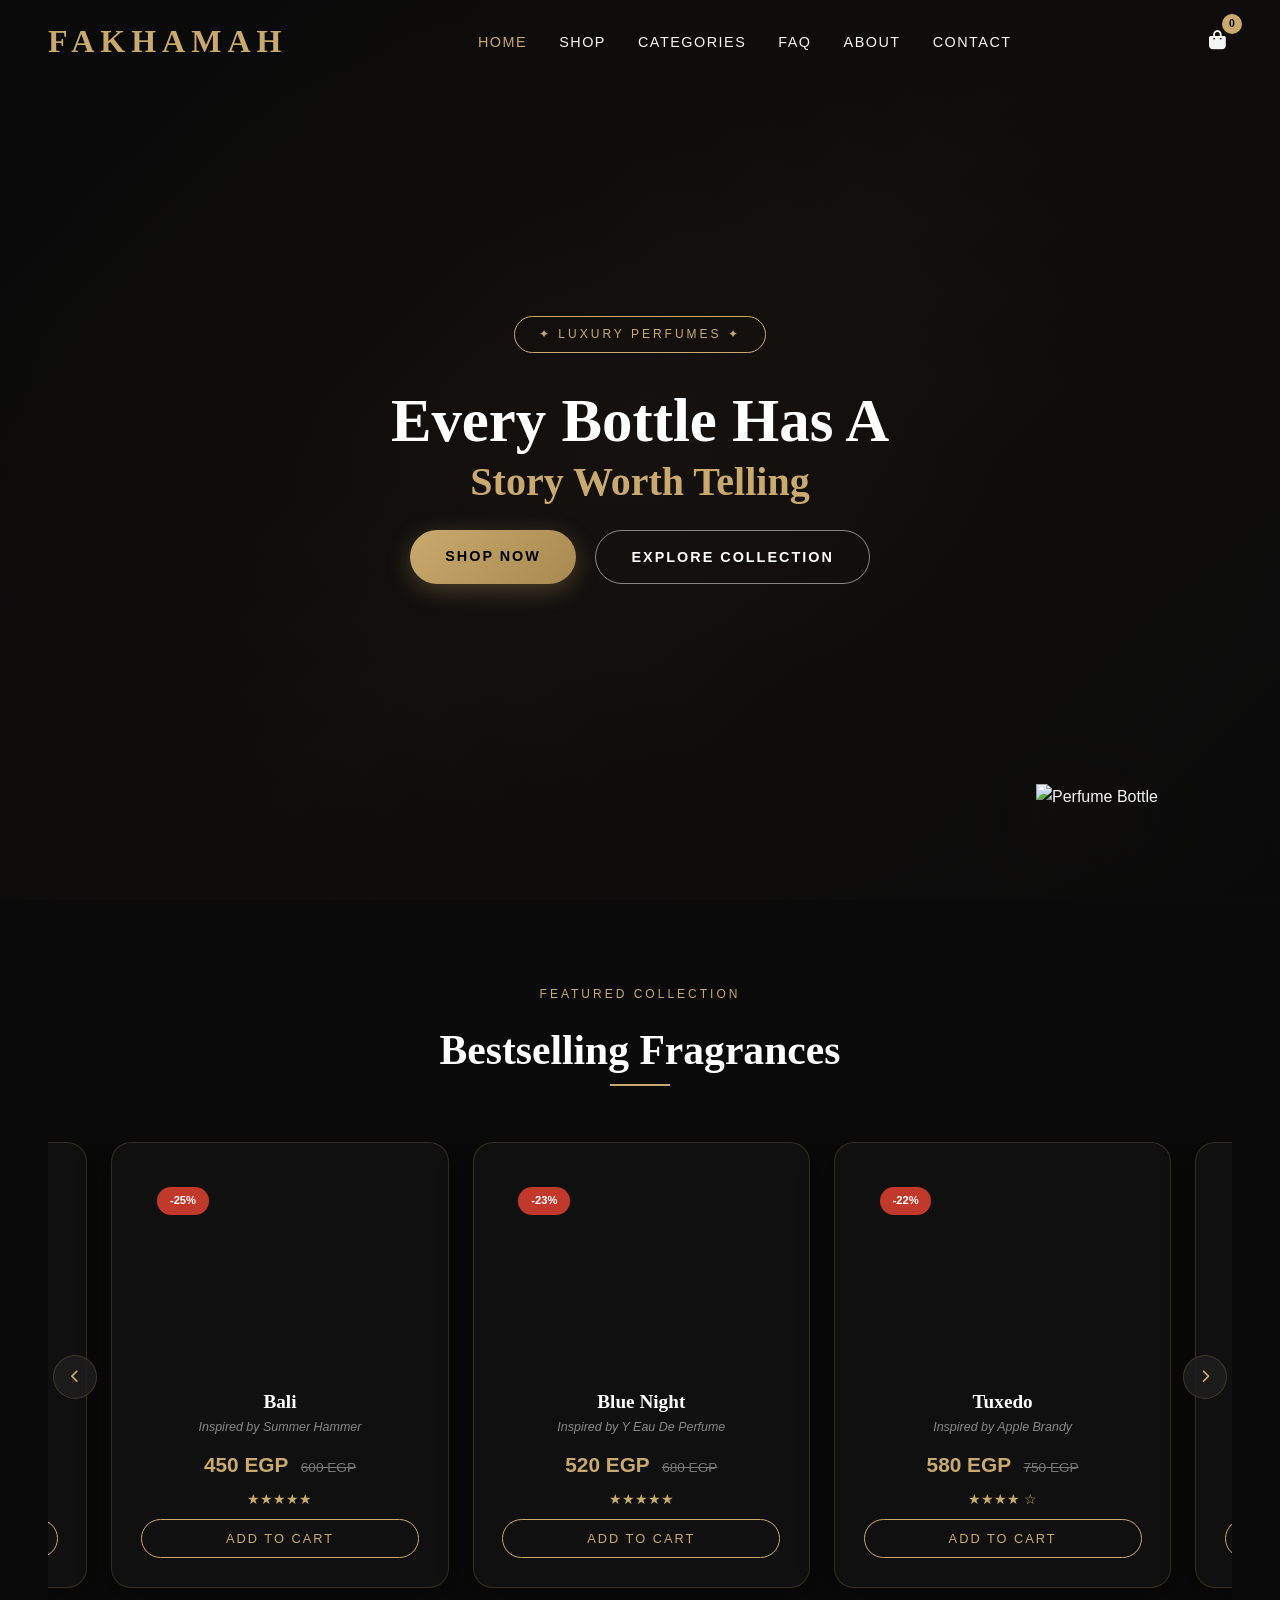
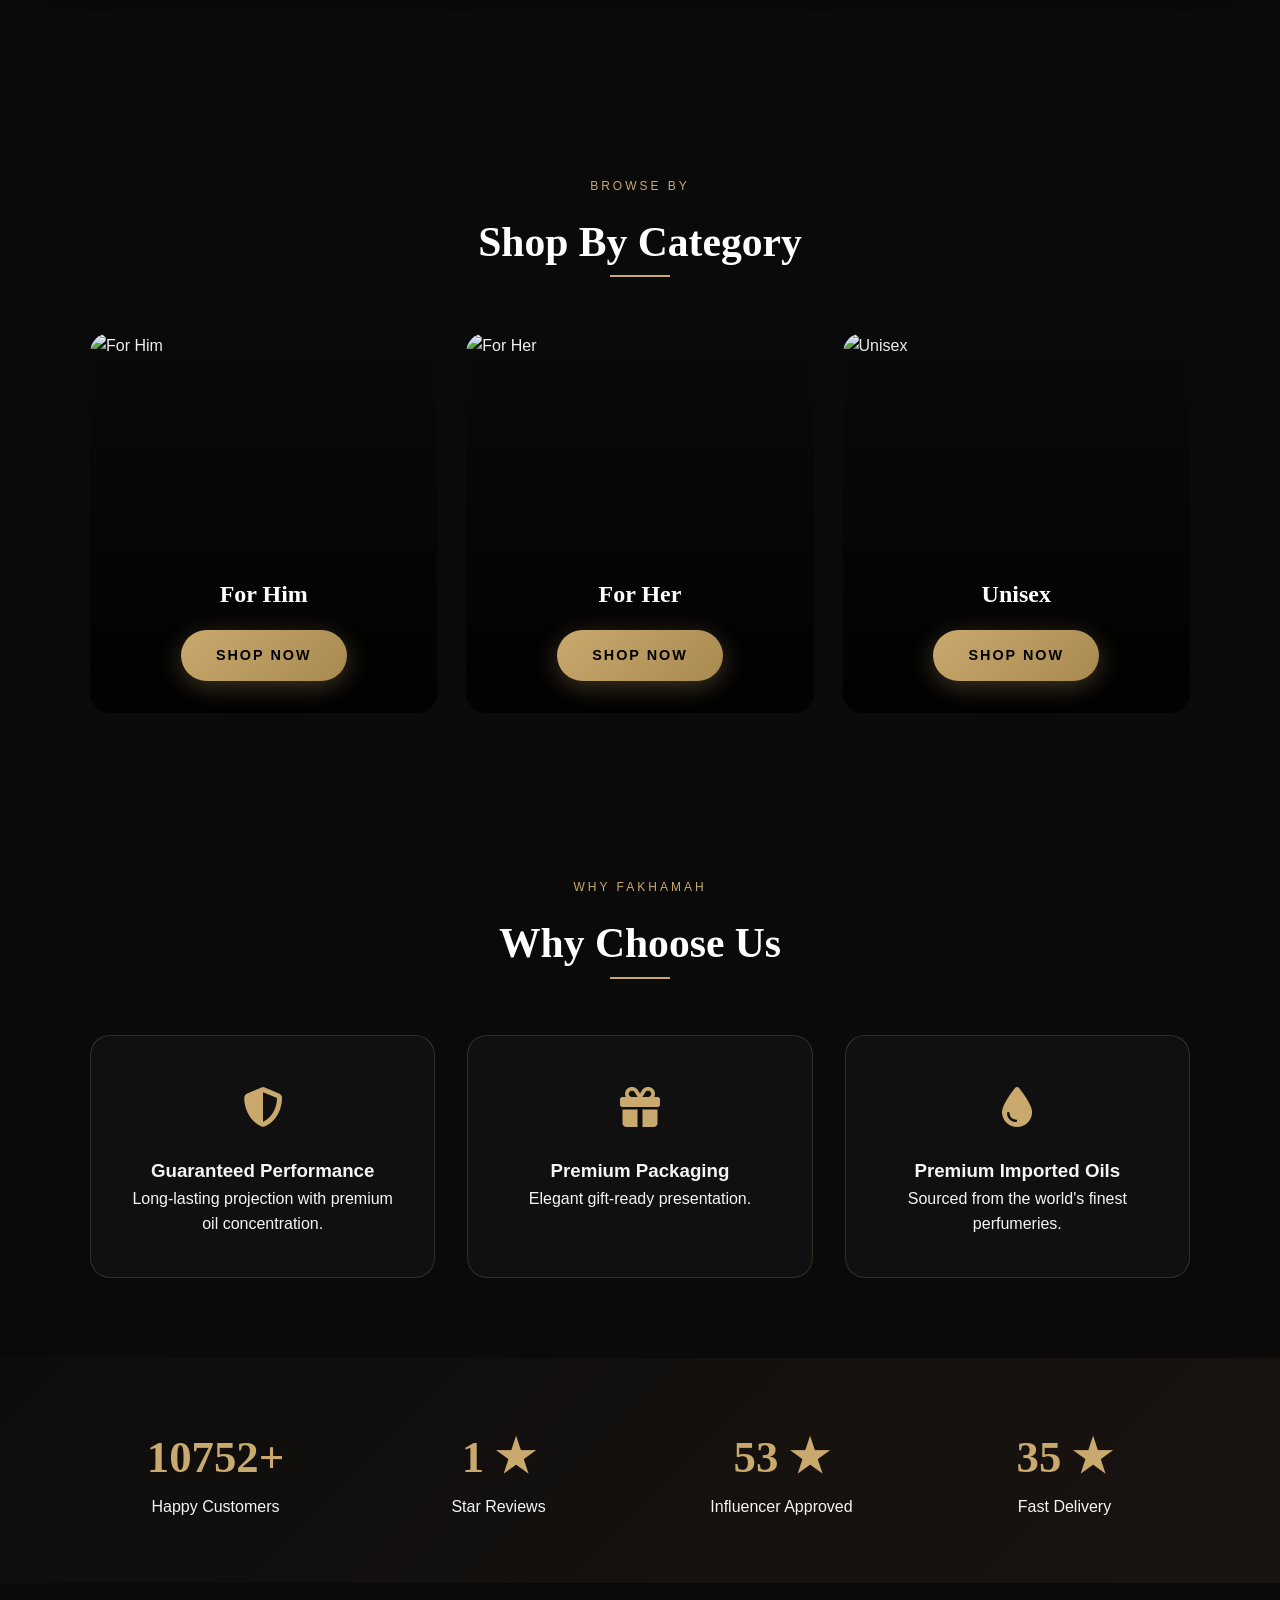
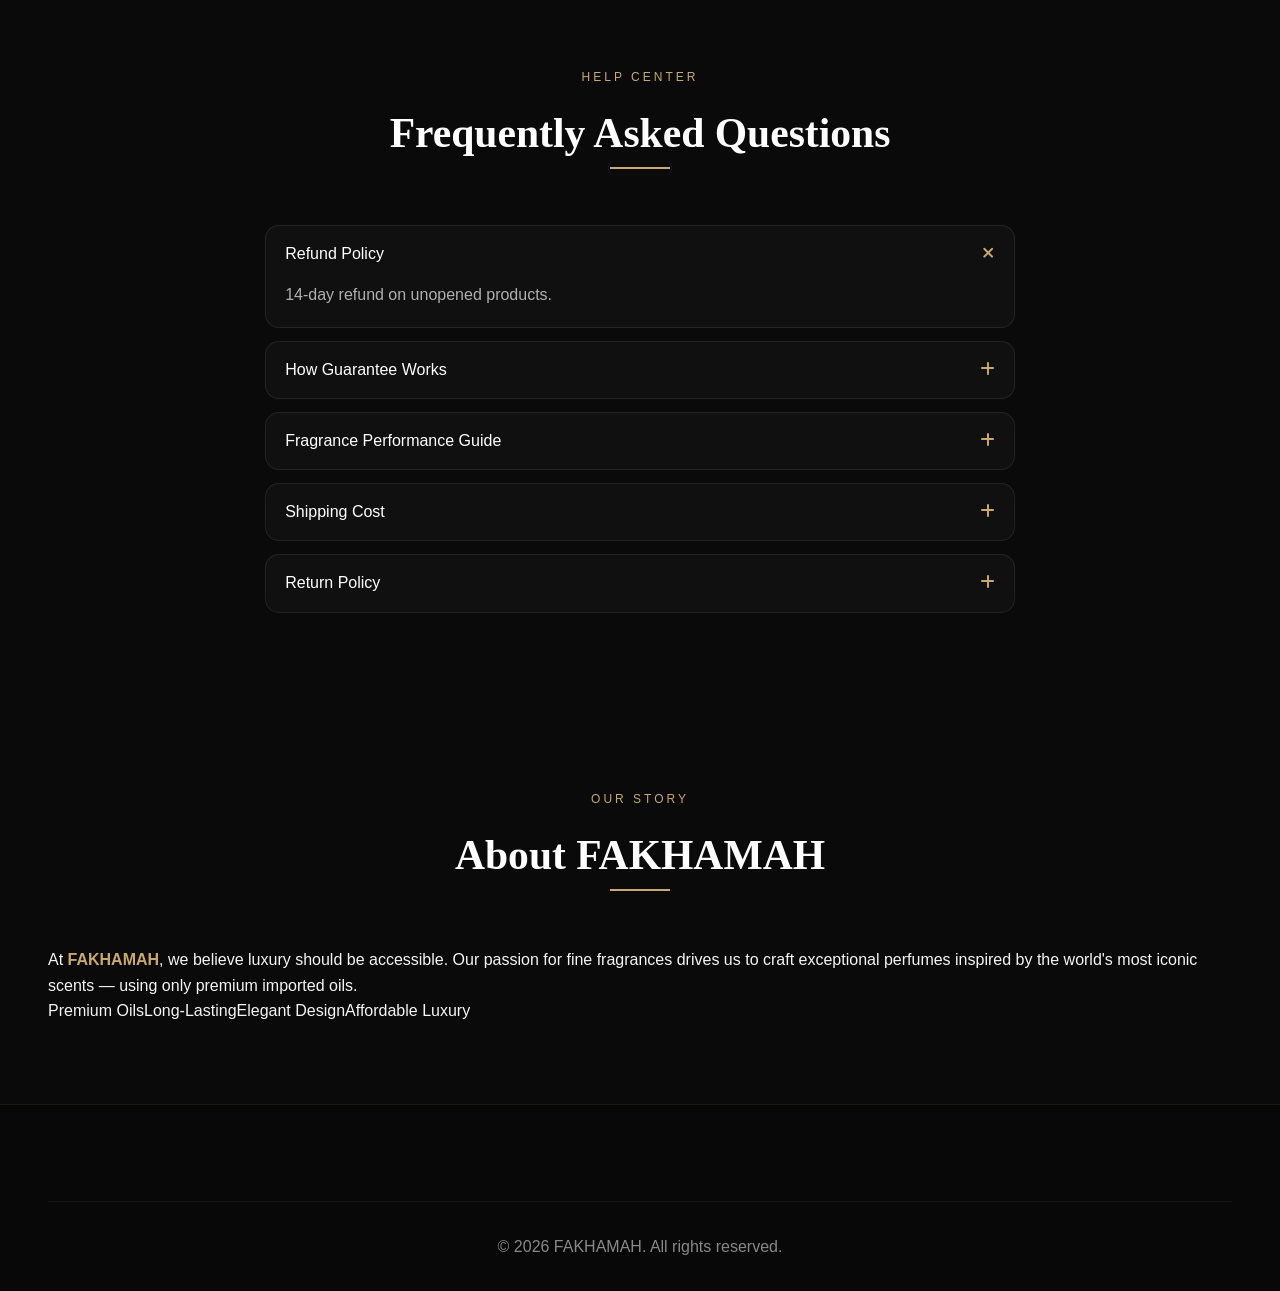
==== index.html @ e77f4f0d "Add files via upload" ====
<!-- ============================================
FILE: index.html
============================================ -->
<!doctype html>
<html lang="en">
  <head>
    <meta charset="UTF-8" />
    <meta name="viewport" content="width=device-width, initial-scale=1.0" />
    <title>FAKHAMAH | Luxury Perfumes Egypt</title>
    <link rel="icon" type="image/png" href="https://i.postimg.cc/t4pyxgRD/Logo.png">
    <link rel="stylesheet" href="styles.css" />
    <link
      rel="stylesheet"
      href="https://cdnjs.cloudflare.com/ajax/libs/font-awesome/6.4.0/css/all.min.css"
    />
  </head>
  <body>
    <!-- NAVBAR (same across all pages) -->
    <nav class="navbar" id="navbar">
      <a href="index.html" class="nav-brand">FAKHAMAH</a>
      <ul class="nav-links">
        <li><a href="index.html" class="active">Home</a></li>
        <li><a href="shop.html">Shop</a></li>
        <li><a href="index.html#categories">Categories</a></li>
        <!-- <li><a href="index.html#reviews">Reviews</a></li> -->
        <li><a href="index.html#faq">FAQ</a></li>
        <li><a href="index.html#about">About</a></li>
        <li><a href="contact.html">Contact</a></li>
      </ul>
      <div class="nav-icons">
        <!-- <button class="icon-btn" id="searchBtn" aria-label="Search">
          <i class="fa-solid fa-magnifying-glass"></i>
        </button> -->
        <a
          href="checkout.html"
          class="icon-btn cart-icon-btn"
          aria-label="Cart"
        >
          <i class="fa-solid fa-bag-shopping"></i>
          <span class="cart-count" id="cartCount">0</span>
        </a>
        <button class="hamburger" id="hamburger" aria-label="Menu">
          <span></span><span></span><span></span>
        </button>
      </div>
    </nav>
    <div class="mobile-overlay" id="mobileOverlay"></div>
    <div class="mobile-menu" id="mobileMenu">
      <a href="index.html">Home</a>
      <a href="shop.html">Shop</a>
      <a href="index.html#categories">Categories</a>
      <!-- <a href="index.html#reviews">Reviews</a> -->
      <a href="index.html#faq">FAQ</a>
      <a href="index.html#about">About</a>
      <a href="contact.html">Contact</a>
    </div>

    <!-- HERO SECTION -->
    <section class="hero" id="home">
      <div class="hero-bg"></div>
      <div class="hero-overlay"></div>
      <div class="hero-particles" id="heroParticles"></div>
      <div class="hero-content">
        <span class="hero-badge">✦ Luxury Perfumes ✦</span>
        <h1>
          Every Bottle Has A<br /><span class="gold-text"
            >Story Worth Telling</span
          >
        </h1>
        <!-- <p class="hero-subtitle">Curated niche and designer fragrances delivered across Egypt.</p> -->
        <div class="hero-buttons">
          <a href="shop.html" class="btn btn-gold">Shop Now</a>
          <a href="index.html#categories" class="btn btn-outline"
            >Explore Collection</a
          >
        </div>
      </div>
      <!-- <div class="floating-bottle">🫧</div> -->
      <div class="floating-bottle">
        <img src="https://i.postimg.cc/t4pyxgRD/Logo.png" alt="Perfume Bottle" />
      </div>
    </section>

    <!-- FEATURED PRODUCTS (mini slider) -->
    <section class="section products-section" id="shop">
      <div class="section-header reveal">
        <span class="section-tag">Featured Collection</span>
        <h2 class="section-title">Bestselling Fragrances</h2>
        <div class="section-line"></div>
      </div>
      <div class="slider-container reveal">
        <button class="slider-arrow prev" id="sliderPrev">
          <i class="fa-solid fa-chevron-left"></i>
        </button>
        <div class="slider-track-wrapper">
          <div class="slider-track" id="sliderTrack"></div>
        </div>
        <button class="slider-arrow next" id="sliderNext">
          <i class="fa-solid fa-chevron-right"></i>
        </button>
        <div class="slider-dots" id="sliderDots"></div>
      </div>
    </section>

    <!-- SHOP BY CATEGORY -->
    <section class="section" id="categories">
      <div class="section-header reveal">
        <span class="section-tag">Browse By</span>
        <h2 class="section-title">Shop By Category</h2>
        <div class="section-line"></div>
      </div>
      <div class="categories-grid reveal">
        <div class="category-card">
          <img src="https://i.postimg.cc/jqLpw7HW/Per1.jpg" alt="For Him" />
          <div class="category-overlay">
            <h3>For Him</h3>
            <a href="shop.html" class="btn btn-gold">Shop Now</a>
          </div>
        </div>
        <div class="category-card">
          <img src="https://i.postimg.cc/FHg85g4g/Per2.jpg" alt="For Her" />
          <div class="category-overlay">
            <h3>For Her</h3>
            <a href="shop.html" class="btn btn-gold">Shop Now</a>
          </div>
        </div>
        <div class="category-card">
          <img src="https://i.postimg.cc/vm0KDYDg/Per3.jpg" alt="Unisex" />
          <div class="category-overlay">
            <h3>Unisex</h3>
            <a href="shop.html" class="btn btn-gold">Shop Now</a>
          </div>
        </div>
      </div>
    </section>

    <!-- WHY CHOOSE US -->
    <section class="section why-us-section">
      <div class="section-header reveal">
        <span class="section-tag">Why FAKHAMAH</span>
        <h2 class="section-title">Why Choose Us</h2>
        <div class="section-line"></div>
      </div>
      <div class="features-grid reveal">
        <div class="feature-card">
          <div class="feature-icon">
            <i class="fa-solid fa-shield-halved"></i>
          </div>
          <h3>Guaranteed Performance</h3>
          <p>Long-lasting projection with premium oil concentration.</p>
        </div>
        <div class="feature-card">
          <div class="feature-icon"><i class="fa-solid fa-gift"></i></div>
          <h3>Premium Packaging</h3>
          <p>Elegant gift-ready presentation.</p>
        </div>
        <div class="feature-card">
          <div class="feature-icon"><i class="fa-solid fa-droplet"></i></div>
          <h3>Premium Imported Oils</h3>
          <p>Sourced from the world's finest perfumeries.</p>
        </div>
      </div>
    </section>

    <!-- STATS COUNTER -->
    <section class="stats-section" id="stats">
      <div class="stats-grid reveal">
        <div class="stat-item">
          <span class="stat-number" data-target="30000">0</span
          ><span class="stat-label">Happy Customers</span>
        </div>
        <div class="stat-item">
          <span class="stat-number" data-target="5">0</span
          ><span class="stat-label">Star Reviews</span>
        </div>
        <div class="stat-item">
          <span class="stat-number" data-target="150">0</span
          ><span class="stat-label">Influencer Approved</span>
        </div>
        <div class="stat-item">
          <span class="stat-number" data-target="100">0</span
          ><span class="stat-label">Fast Delivery</span>
        </div>
      </div>
    </section>

    <!-- TESTIMONIALS -->
    <!-- <section class="section testimonials-section" id="reviews">
      <div class="section-header reveal">
        <span class="section-tag">Testimonials</span>
        <h2 class="section-title">What Our Customers Say</h2>
        <div class="section-line"></div>
      </div>
      <div class="testimonials-carousel reveal">
        <div class="testimonials-track" id="testimonialsTrack"></div>
        <div class="testimonial-dots" id="testimonialDots"></div>
      </div>
    </section> -->

    <!-- COMPARISON SLIDER -->
    <!-- <section class="section comparison-section">
      <div class="section-header reveal">
        <span class="section-tag">The Difference</span>
        <h2 class="section-title">Before vs After — The FAKHAMAH Difference</h2>
        <div class="section-line"></div>
      </div>
      <div class="comparison-container reveal" id="comparisonContainer">
        <div class="comparison-img comparison-before">
          <div class="comparison-content">
            <div class="big-icon">📦</div>
            <p style="color: #aaa">Generic Presentation</p>
          </div>
          <span class="comparison-label">Other Brands</span>
        </div>
        <div class="comparison-img comparison-after" id="comparisonAfter">
          <div class="comparison-content">
            <div class="big-icon">✨</div>
            <p style="color: var(--gold)">Luxury Experience</p>
          </div>
          <span class="comparison-label">FAKHAMAH</span>
        </div>
        <div class="comparison-handle" id="comparisonHandle">
          <div class="comparison-handle-circle">
            <i class="fa-solid fa-arrows-left-right"></i>
          </div>
        </div>
      </div>
    </section> -->

    <!-- FAQ -->
    <section class="section faq-section" id="faq">
      <div class="section-header reveal">
        <span class="section-tag">Help Center</span>
        <h2 class="section-title">Frequently Asked Questions</h2>
        <div class="section-line"></div>
      </div>
      <div class="faq-container reveal" id="faqContainer"></div>
    </section>

    <!-- ABOUT -->
    <section class="section about-section" id="about">
      <div class="section-header reveal">
        <span class="section-tag">Our Story</span>
        <h2 class="section-title">About FAKHAMAH</h2>
        <div class="section-line"></div>
      </div>
      <div class="about-content reveal">
        <p>
          At <strong style="color: var(--gold)">FAKHAMAH</strong>, we believe
          luxury should be accessible. Our passion for fine fragrances drives us
          to craft exceptional perfumes inspired by the world's most iconic
          scents — using only premium imported oils.
        </p>
        <div class="about-highlights">
          <span class="about-highlight">Premium Oils</span
          ><span class="about-highlight">Long-Lasting</span
          ><span class="about-highlight">Elegant Design</span
          ><span class="about-highlight">Affordable Luxury</span>
        </div>
      </div>
    </section>

    <!-- NEWSLETTER -->
    <!-- <section class="newsletter-section" id="contact">
      <div class="section-header reveal">
        <span class="section-tag">Stay Connected</span>
        <h2 class="section-title">Subscribe For Exclusive Offers</h2>
        <div class="section-line"></div>
      </div>
      <form class="newsletter-form reveal" id="newsletterForm">
        <input type="email" placeholder="Enter your email" required />
        <button type="submit" class="btn btn-gold">Subscribe</button>
      </form>
      <p class="newsletter-success" id="newsletterSuccess">
        ✓ Thank you! You're now subscribed.
      </p>
    </section> -->

    <!-- FOOTER -->
    <footer class="footer">
      <div class="footer-grid"><!-- same as before --></div>
      <div class="footer-bottom">
        <p>&copy; 2026 FAKHAMAH. All rights reserved.</p>
      </div>
    </footer>

    <script src="script.js"></script>
  </body>
</html>
---- styles.css ----
/* ========== GLOBAL VARIABLES & RESET ========== */
:root {
  --bg-primary: #0a0a0a;
  --bg-secondary: #111111;
  --bg-card: #1a1a1a;
  --gold: #c9a96e;
  --gold-light: #d4b87a;
  --gold-dark: #a8894f;
  --text-primary: #f5f5f5;
  --text-secondary: #b0b0b0;
  --text-muted: #888888;
  --glass-bg: rgba(20, 20, 20, 0.65);
  --glass-border: rgba(201, 169, 110, 0.2);
  --glass-shadow: 0 8px 32px rgba(0, 0, 0, 0.4);
  --transition-smooth: 0.35s cubic-bezier(0.25, 0.46, 0.45, 0.94);
  --transition-bounce: 0.4s cubic-bezier(0.175, 0.885, 0.32, 1.275);
  --radius-sm: 8px;
  --radius-md: 14px;
  --radius-lg: 20px;
  --font-heading: "Georgia", "Times New Roman", serif;
  --font-body: "Segoe UI", "Helvetica Neue", Arial, sans-serif;
}

* {
  margin: 0;
  padding: 0;
  box-sizing: border-box;
}

html {
  scroll-behavior: smooth;
  scrollbar-width: thin;
  scrollbar-color: var(--gold-dark) var(--bg-primary);
}
::-webkit-scrollbar {
  width: 6px;
}
::-webkit-scrollbar-track {
  background: var(--bg-primary);
}
::-webkit-scrollbar-thumb {
  background: var(--gold-dark);
  border-radius: 3px;
}

body {
  background-color: var(--bg-primary);
  color: var(--text-primary);
  font-family: var(--font-body);
  line-height: 1.6;
  overflow-x: hidden;
  -webkit-font-smoothing: antialiased;
}

/* ========== NAVBAR ========== */
.navbar {
  position: fixed;
  top: 0;
  left: 0;
  width: 100%;
  z-index: 1000;
  padding: 1rem 3rem;
  display: flex;
  align-items: center;
  justify-content: space-between;
  transition: var(--transition-smooth);
  background: transparent;
}
.navbar.scrolled {
  background: rgba(10, 10, 10, 0.92);
  backdrop-filter: blur(20px);
  border-bottom: 1px solid rgba(201, 169, 110, 0.15);
  padding: 0.7rem 3rem;
  box-shadow: 0 4px 30px rgba(0, 0, 0, 0.5);
}
.nav-brand {
  font-family: var(--font-heading);
  font-size: 2rem;
  font-weight: bold;
  letter-spacing: 6px;
  color: var(--gold);
  text-decoration: none;
  transition: var(--transition-smooth);
}
.nav-brand:hover {
  color: var(--gold-light);
}
.nav-links {
  display: flex;
  align-items: center;
  gap: 2rem;
  list-style: none;
}
.nav-links a {
  color: var(--text-primary);
  text-decoration: none;
  font-size: 0.9rem;
  letter-spacing: 1.5px;
  text-transform: uppercase;
  transition: var(--transition-smooth);
  position: relative;
  padding: 0.3rem 0;
  font-weight: 500;
}
.nav-links a::after {
  content: "";
  position: absolute;
  bottom: -2px;
  left: 0;
  width: 0;
  height: 1.5px;
  background: var(--gold);
  transition: var(--transition-smooth);
}
.nav-links a:hover {
  color: var(--gold);
}
.nav-links a:hover::after {
  width: 100%;
}
.nav-links a.active {
  color: var(--gold);
}
.nav-icons {
  display: flex;
  align-items: center;
  gap: 1.5rem;
}
.icon-btn {
  background: none;
  border: none;
  color: var(--text-primary);
  font-size: 1.2rem;
  cursor: pointer;
  transition: var(--transition-smooth);
  position: relative;
  padding: 0.4rem;
  text-decoration: none;
}
.icon-btn:hover {
  color: var(--gold);
  transform: scale(1.1);
}
.cart-icon-btn {
  position: relative;
}
.cart-count {
  position: absolute;
  top: -6px;
  right: -10px;
  background: var(--gold);
  color: #000;
  font-size: 0.65rem;
  font-weight: bold;
  width: 20px;
  height: 20px;
  border-radius: 50%;
  display: flex;
  align-items: center;
  justify-content: center;
  transition: var(--transition-bounce);
}
.cart-count.bump {
  animation: bump 0.4s ease;
}
@keyframes bump {
  0%,
  100% {
    transform: scale(1);
  }
  40% {
    transform: scale(1.4);
  }
  70% {
    transform: scale(0.85);
  }
}

.hamburger {
  display: none;
  background: none;
  border: none;
  cursor: pointer;
  flex-direction: column;
  gap: 6px;
  padding: 0.5rem;
  z-index: 1001;
}
.hamburger span {
  display: block;
  width: 26px;
  height: 2px;
  background: var(--gold);
  transition: var(--transition-smooth);
  border-radius: 2px;
}
.hamburger.active span:nth-child(1) {
  transform: rotate(45deg) translate(6px, 6px);
}
.hamburger.active span:nth-child(2) {
  opacity: 0;
  transform: scaleX(0);
}
.hamburger.active span:nth-child(3) {
  transform: rotate(-45deg) translate(6px, -6px);
}

/* Mobile Menu */
.mobile-menu {
  position: fixed;
  top: 0;
  right: -100%;
  width: 300px;
  height: 100vh;
  background: rgba(15, 15, 15, 0.97);
  backdrop-filter: blur(30px);
  z-index: 999;
  padding: 6rem 2rem 2rem;
  transition: right 0.4s ease;
  border-left: 1px solid rgba(201, 169, 110, 0.2);
  display: flex;
  flex-direction: column;
  gap: 1.5rem;
}
.mobile-menu.active {
  right: 0;
}
.mobile-menu a {
  color: var(--text-primary);
  text-decoration: none;
  font-size: 1.1rem;
  letter-spacing: 2px;
  text-transform: uppercase;
  padding: 0.7rem 0;
  border-bottom: 1px solid rgba(255, 255, 255, 0.05);
}
.mobile-menu a:hover {
  color: var(--gold);
  padding-left: 0.8rem;
}
.mobile-overlay {
  position: fixed;
  inset: 0;
  background: rgba(0, 0, 0, 0.6);
  z-index: 998;
  opacity: 0;
  pointer-events: none;
  transition: opacity 0.4s ease;
}
.mobile-overlay.active {
  opacity: 1;
  pointer-events: all;
}

/* ========== HERO ========== */
.hero {
  position: relative;
  height: 100vh;
  min-height: 700px;
  display: flex;
  align-items: center;
  justify-content: center;
  overflow: hidden;
  background: linear-gradient(135deg, #0a0a0a, #1a1410, #0d0d0d);
}
.hero-bg {
  position: absolute;
  inset: 0;
  background-image: url("https://i.postimg.cc/SstGbjRL/BG3.png");
  background-size: cover;
  background-position: center 30%;
  opacity: 0.35;
  z-index: 0;
}
.hero-overlay {
  position: absolute;
  inset: 0;
  background: radial-gradient(
    ellipse at center,
    rgba(10, 10, 10, 0.3),
    rgba(10, 10, 10, 0.8)
  );
  z-index: 1;
}
.hero-content {
  position: relative;
  z-index: 2;
  text-align: center;
  max-width: 800px;
  padding: 2rem;
}
.hero-badge {
  display: inline-block;
  padding: 0.5rem 1.5rem;
  border: 1px solid var(--gold);
  color: var(--gold);
  letter-spacing: 3px;
  font-size: 0.75rem;
  text-transform: uppercase;
  margin-bottom: 2rem;
  border-radius: 50px;
}
.hero h1 {
  font-family: var(--font-heading);
  font-size: 3.8rem;
  color: #fff;
  line-height: 1.2;
  margin-bottom: 1.5rem;
}
.hero h1 .gold-text {
  color: var(--gold);
  display: block;
  font-size: 2.5rem;
}
.hero-subtitle {
  font-size: 1.15rem;
  color: var(--text-secondary);
  margin-bottom: 2.5rem;
}
.hero-buttons {
  display: flex;
  gap: 1.2rem;
  justify-content: center;
  flex-wrap: wrap;
}
.btn {
  display: inline-block;
  padding: 0.9rem 2.2rem;
  font-size: 0.9rem;
  letter-spacing: 2px;
  text-transform: uppercase;
  cursor: pointer;
  border: none;
  text-decoration: none;
  transition: var(--transition-smooth);
  font-weight: 600;
  border-radius: 50px;
}
.btn-gold {
  background: linear-gradient(135deg, var(--gold), var(--gold-dark));
  color: #000;
  box-shadow: 0 6px 25px rgba(201, 169, 110, 0.3);
}
.btn-gold:hover {
  transform: translateY(-3px);
  box-shadow: 0 12px 35px rgba(201, 169, 110, 0.45);
}
.btn-outline {
  background: transparent;
  color: #fff;
  border: 1.5px solid rgba(255, 255, 255, 0.5);
}
.btn-outline:hover {
  border-color: var(--gold);
  color: var(--gold);
  transform: translateY(-3px);
}
/* .floating-bottle {
  position: absolute;
  right: 8%;
  bottom: 15%;
  z-index: 2;
  font-size: 8rem;
  animation: floatBottle 4s infinite ease-in-out;
  filter: drop-shadow(0 20px 40px rgba(201, 169, 110, 0.4));
  pointer-events: none;
} */
.floating-bottle {
  position: absolute;
  right: 5%;
  bottom: 10%;

  width: clamp(100px, 15vw, 180px);
  height: auto;

  z-index: 2;
  animation: floatBottle 4s infinite ease-in-out;
  filter: drop-shadow(0 20px 40px rgba(201, 169, 110, 0.4));

  pointer-events: none;
}

.floating-bottle img {
  width: 100%;
  height: auto;
  object-fit: contain;
}
@keyframes floatBottle {
  0%,
  100% {
    transform: translateY(0) rotate(-5deg);
  }
  50% {
    transform: translateY(-20px) rotate(-3deg);
  }
}

/* ========== SECTIONS ========== */
.section {
  padding: 5rem 3rem;
}
.section-header {
  text-align: center;
  margin-bottom: 3.5rem;
}
.section-tag {
  color: var(--gold);
  letter-spacing: 3px;
  font-size: 0.75rem;
  text-transform: uppercase;
  margin-bottom: 0.8rem;
  display: inline-block;
}
.section-title {
  font-family: var(--font-heading);
  font-size: 2.6rem;
  color: #fff;
}
.section-line {
  width: 60px;
  height: 2px;
  background: var(--gold);
  margin: 0 auto;
}

/* ========== PRODUCT CARDS (slider & grid) ========== */
.slider-container {
  position: relative;
  max-width: 1200px;
  margin: 0 auto;
  overflow: hidden;
  padding: 0 50px;
}
.slider-track {
  display: flex;
  transition: transform 0.5s ease;
}
.product-card {
  flex: 0 0 calc(33.333% - 1.5rem);
  min-width: 280px;
  margin: 0 0.75rem;
  background: var(--glass-bg);
  border: 1px solid var(--glass-border);
  border-radius: var(--radius-lg);
  padding: 1.8rem;
  text-align: center;
  transition: var(--transition-smooth);
  backdrop-filter: blur(10px);
  box-shadow: var(--glass-shadow);
  cursor: pointer;
}
.product-card:hover {
  transform: translateY(-10px);
  border-color: rgba(201, 169, 110, 0.5);
}
.product-img {
  height: 200px;
  border-radius: var(--radius-md);
  margin-bottom: 1rem;
  position: relative;
  overflow: hidden;

  background-size: cover;
  background-position: center;
  background-repeat: no-repeat;
}
/*  */
/* .product-detail-img{
width:400px;
height:500px;
background-size:cover;
background-position:center;
background-repeat:no-repeat;
border-radius:20px;
} */
.product-detail-img {
  flex: 1;
  min-width: 300px;
  width: 400px;
  height: 500px;

  border-radius: 20px;
  overflow: hidden;

  background: #111;

  display: flex;
  justify-content: center;
  align-items: center;
}

.product-detail-img img {
  width: 100%;
  height: 100%;
  object-fit: cover;
}
/*  */
.discount-badge {
  position: absolute;
  top: 1rem;
  left: 1rem;
  background: #c0392b;
  color: #fff;
  padding: 0.3rem 0.8rem;
  border-radius: 50px;
  font-size: 0.7rem;
  font-weight: bold;
}
.product-card h3 {
  font-family: var(--font-heading);
  font-size: 1.2rem;
  color: #fff;
}
.inspired-by {
  font-size: 0.78rem;
  color: var(--text-muted);
  font-style: italic;
  margin-bottom: 0.6rem;
}
.price-current {
  font-size: 1.3rem;
  font-weight: bold;
  color: var(--gold);
}
.price-old {
  font-size: 0.85rem;
  color: #777;
  text-decoration: line-through;
  margin-left: 0.5rem;
}
.stars {
  color: var(--gold);
  font-size: 0.85rem;
  margin: 0.5rem 0;
}
.btn-add-cart {
  width: 100%;
  padding: 0.7rem;
  background: transparent;
  border: 1.5px solid var(--gold);
  color: var(--gold);
  font-size: 0.8rem;
  letter-spacing: 2px;
  text-transform: uppercase;
  cursor: pointer;
  border-radius: 50px;
  transition: var(--transition-smooth);
}
.btn-add-cart:hover {
  background: var(--gold);
  color: #000;
}
.slider-arrow {
  position: absolute;
  top: 50%;
  transform: translateY(-50%);
  background: rgba(30, 30, 30, 0.85);
  border: 1px solid var(--glass-border);
  color: var(--gold);
  width: 44px;
  height: 44px;
  border-radius: 50%;
  cursor: pointer;
  z-index: 5;
  display: flex;
  align-items: center;
  justify-content: center;
}
.slider-arrow:hover {
  background: var(--gold);
  color: #000;
}
.slider-arrow.prev {
  left: 5px;
}
.slider-arrow.next {
  right: 5px;
}
.slider-dots {
  display: flex;
  justify-content: center;
  gap: 0.7rem;
  margin-top: 1.5rem;
}
.slider-dots button {
  width: 10px;
  height: 10px;
  border-radius: 50%;
  background: rgba(255, 255, 255, 0.25);
  border: none;
  cursor: pointer;
}
.slider-dots button.active {
  background: var(--gold);
  transform: scale(1.3);
}

/* Products grid (shop page) */
.products-grid {
  display: grid;
  grid-template-columns: repeat(auto-fill, minmax(260px, 1fr));
  gap: 2rem;
  max-width: 1200px;
  margin: 0 auto;
  padding: 2rem 3rem;
}

/* ========== CATEGORIES ========== */
.categories-grid {
  display: grid;
  grid-template-columns: repeat(3, 1fr);
  gap: 1.8rem;
  max-width: 1100px;
  margin: 0 auto;
}
.category-card {
  position: relative;
  height: 380px;
  border-radius: var(--radius-lg);
  overflow: hidden;
  cursor: pointer;
}
.category-card img {
  width: 100%;
  height: 100%;
  object-fit: cover;
  transition: transform 0.6s ease;
}
.category-card:hover img {
  transform: scale(1.08);
}
.category-overlay {
  position: absolute;
  inset: 0;
  background: linear-gradient(to top, rgba(0, 0, 0, 0.85), transparent);
  display: flex;
  flex-direction: column;
  align-items: center;
  justify-content: flex-end;
  padding: 2rem;
}
.category-overlay h3 {
  font-family: var(--font-heading);
  font-size: 1.5rem;
  color: #fff;
  margin-bottom: 1rem;
}

/* ========== WHY CHOOSE US ========== */
.features-grid {
  display: grid;
  grid-template-columns: repeat(3, 1fr);
  gap: 2rem;
  max-width: 1100px;
  margin: 0 auto;
}
.feature-card {
  background: var(--glass-bg);
  border: 1px solid var(--glass-border);
  border-radius: var(--radius-lg);
  padding: 2.5rem 2rem;
  text-align: center;
  transition: var(--transition-smooth);
}
.feature-card:hover {
  transform: translateY(-8px);
}
.feature-icon {
  font-size: 2.5rem;
  color: var(--gold);
  margin-bottom: 1rem;
}

/* ========== STATS ========== */
.stats-section {
  background: linear-gradient(135deg, #0d0d0d, #1a1410);
  padding: 4rem 3rem;
}
.stats-grid {
  display: grid;
  grid-template-columns: repeat(4, 1fr);
  gap: 2rem;
  max-width: 1100px;
  margin: 0 auto;
  text-align: center;
}
.stat-number {
  font-family: var(--font-heading);
  font-size: 2.8rem;
  font-weight: bold;
  color: var(--gold);
  display: block;
}

/* ========== TESTIMONIALS ========== */
.testimonials-carousel {
  max-width: 800px;
  margin: 0 auto;
  overflow: hidden;
}
.testimonials-track {
  display: flex;
  transition: transform 0.5s ease;
}
.testimonial-card {
  flex: 0 0 100%;
  padding: 2rem;
  text-align: center;
  background: var(--glass-bg);
  border-radius: var(--radius-lg);
}
.testimonial-card .comment {
  color: var(--text-secondary);
  font-style: italic;
}

/* ========== COMPARISON ========== */
.comparison-container {
  max-width: 900px;
  margin: 0 auto;
  position: relative;
  height: 420px;
  border-radius: var(--radius-lg);
  overflow: hidden;
  cursor: ew-resize;
  user-select: none;
}
.comparison-img {
  position: absolute;
  inset: 0;
  background-size: cover;
  background-position: center;
}
.comparison-before {
  background: #2c2c2c;
  z-index: 1;
}
.comparison-after {
  background: #0a0a0a;
  z-index: 2;
  clip-path: inset(0 50% 0 0);
}
.comparison-label {
  position: absolute;
  top: 50%;
  transform: translateY(-50%);
  font-family: var(--font-heading);
  font-size: 1.5rem;
  z-index: 5;
  pointer-events: none;
}
.comparison-before .comparison-label {
  right: 2rem;
  color: #ccc;
}
.comparison-after .comparison-label {
  left: 2rem;
  color: var(--gold);
}
.comparison-handle {
  position: absolute;
  top: 0;
  bottom: 0;
  width: 4px;
  background: var(--gold);
  z-index: 10;
  left: 50%;
  transform: translateX(-50%);
  cursor: ew-resize;
}
.comparison-handle-circle {
  position: absolute;
  top: 50%;
  left: 50%;
  transform: translate(-50%, -50%);
  width: 50px;
  height: 50px;
  background: var(--gold);
  border-radius: 50%;
  display: flex;
  align-items: center;
  justify-content: center;
  color: #000;
}

/* ========== FAQ ========== */
.faq-container {
  max-width: 750px;
  margin: 0 auto;
}
.faq-item {
  border: 1px solid rgba(255, 255, 255, 0.08);
  border-radius: var(--radius-md);
  margin-bottom: 0.8rem;
  overflow: hidden;
  background: var(--glass-bg);
}
.faq-question {
  width: 100%;
  background: none;
  border: none;
  color: #fff;
  padding: 1.2rem;
  text-align: left;
  font-size: 1rem;
  cursor: pointer;
  display: flex;
  justify-content: space-between;
}
.faq-icon {
  color: var(--gold);
  transition: transform 0.3s;
}
.faq-item.active .faq-icon {
  transform: rotate(45deg);
}
.faq-answer {
  max-height: 0;
  overflow: hidden;
  transition: max-height 0.4s ease;
  padding: 0 1.2rem;
  color: var(--text-secondary);
}
.faq-item.active .faq-answer {
  max-height: 300px;
  padding-bottom: 1.2rem;
}

/* ========== PRODUCT DETAIL ========== */
.product-detail-page {
  padding: 8rem 3rem 3rem;
  max-width: 1000px;
  margin: 0 auto;
}
.product-detail-flex {
  display: flex;
  gap: 3rem;
  flex-wrap: wrap;
}
.product-detail-img {
  flex: 1;
  min-width: 300px;
  background: var(--glass-bg);
  border-radius: var(--radius-lg);
  display: flex;
  align-items: center;
  justify-content: center;
  font-size: 8rem;
}
.product-detail-info {
  flex: 1;
}
.product-detail-info h1 {
  font-family: var(--font-heading);
  color: var(--gold);
  font-size: 2.2rem;
}
.product-specs {
  margin: 1.5rem 0;
}
.spec-item {
  display: flex;
  justify-content: space-between;
  padding: 0.5rem 0;
  border-bottom: 1px solid rgba(255, 255, 255, 0.05);
}
.quantity-selector {
  display: flex;
  align-items: center;
  gap: 1rem;
  margin: 1.5rem 0;
}
.quantity-btn {
  background: var(--glass-bg);
  border: 1px solid var(--gold);
  color: var(--gold);
  width: 35px;
  height: 35px;
  border-radius: 50%;
  font-size: 1.2rem;
  cursor: pointer;
}

/* ========== CHECKOUT ========== */
.checkout-page {
  padding: 8rem 3rem 3rem;
  max-width: 800px;
  margin: 0 auto;
}
.checkout-container {
  display: flex;
  flex-direction: column;
  gap: 2rem;
}
.cart-summary {
  background: var(--glass-bg);
  border-radius: var(--radius-lg);
  padding: 2rem;
}
.cart-item {
  display: flex;
  justify-content: space-between;
  align-items: center;
  padding: 1rem 0;
  border-bottom: 1px solid rgba(255, 255, 255, 0.05);
}
.checkout-form {
  background: var(--glass-bg);
  border-radius: var(--radius-lg);
  padding: 2rem;
  display: flex;
  flex-direction: column;
  gap: 1rem;
}
.checkout-form input,
.checkout-form textarea {
  padding: 0.9rem;
  background: rgba(255, 255, 255, 0.05);
  border: 1px solid rgba(255, 255, 255, 0.2);
  border-radius: var(--radius-sm);
  color: #fff;
}
.checkout-form input:focus {
  border-color: var(--gold);
}

/* ========== FOOTER ========== */
.footer {
  background: #080808;
  padding: 4rem 3rem 2rem;
  border-top: 1px solid rgba(201, 169, 110, 0.1);
}
.footer-grid {
  display: grid;
  grid-template-columns: 2fr 1fr 1fr 1fr;
  gap: 2rem;
  max-width: 1200px;
  margin: 0 auto;
}
.footer-bottom {
  text-align: center;
  padding-top: 2rem;
  margin-top: 2rem;
  border-top: 1px solid rgba(255, 255, 255, 0.05);
  color: var(--text-muted);
}

/* ========== RESPONSIVE ========== */
@media (max-width: 1024px) {
  .product-card {
    flex: 0 0 calc(50% - 1rem);
  }
  .features-grid {
    grid-template-columns: repeat(2, 1fr);
  }
  .categories-grid {
    grid-template-columns: repeat(2, 1fr);
  }
}
@media (max-width: 768px) {
  .nav-links {
    display: none;
  }
  .hamburger {
    display: flex;
  }
  .section {
    padding: 3rem 1.2rem;
  }
  .hero h1 {
    font-size: 2.2rem;
  }
  .product-card {
    flex: 0 0 100%;
  }
  .stats-grid {
    grid-template-columns: 1fr 1fr;
  }
  .features-grid {
    grid-template-columns: 1fr;
  }
  .categories-grid {
    grid-template-columns: 1fr;
  }
  .floating-bottle {
    right: 2%;
    bottom: 8%;
    width: 120px;
  }
}
@media (max-width: 480px) {
  .floating-bottle {
    width: 90px;
    right: 50%;
    transform: translateX(50%);
    bottom: 5%;
    opacity: 0.7;
  }
}
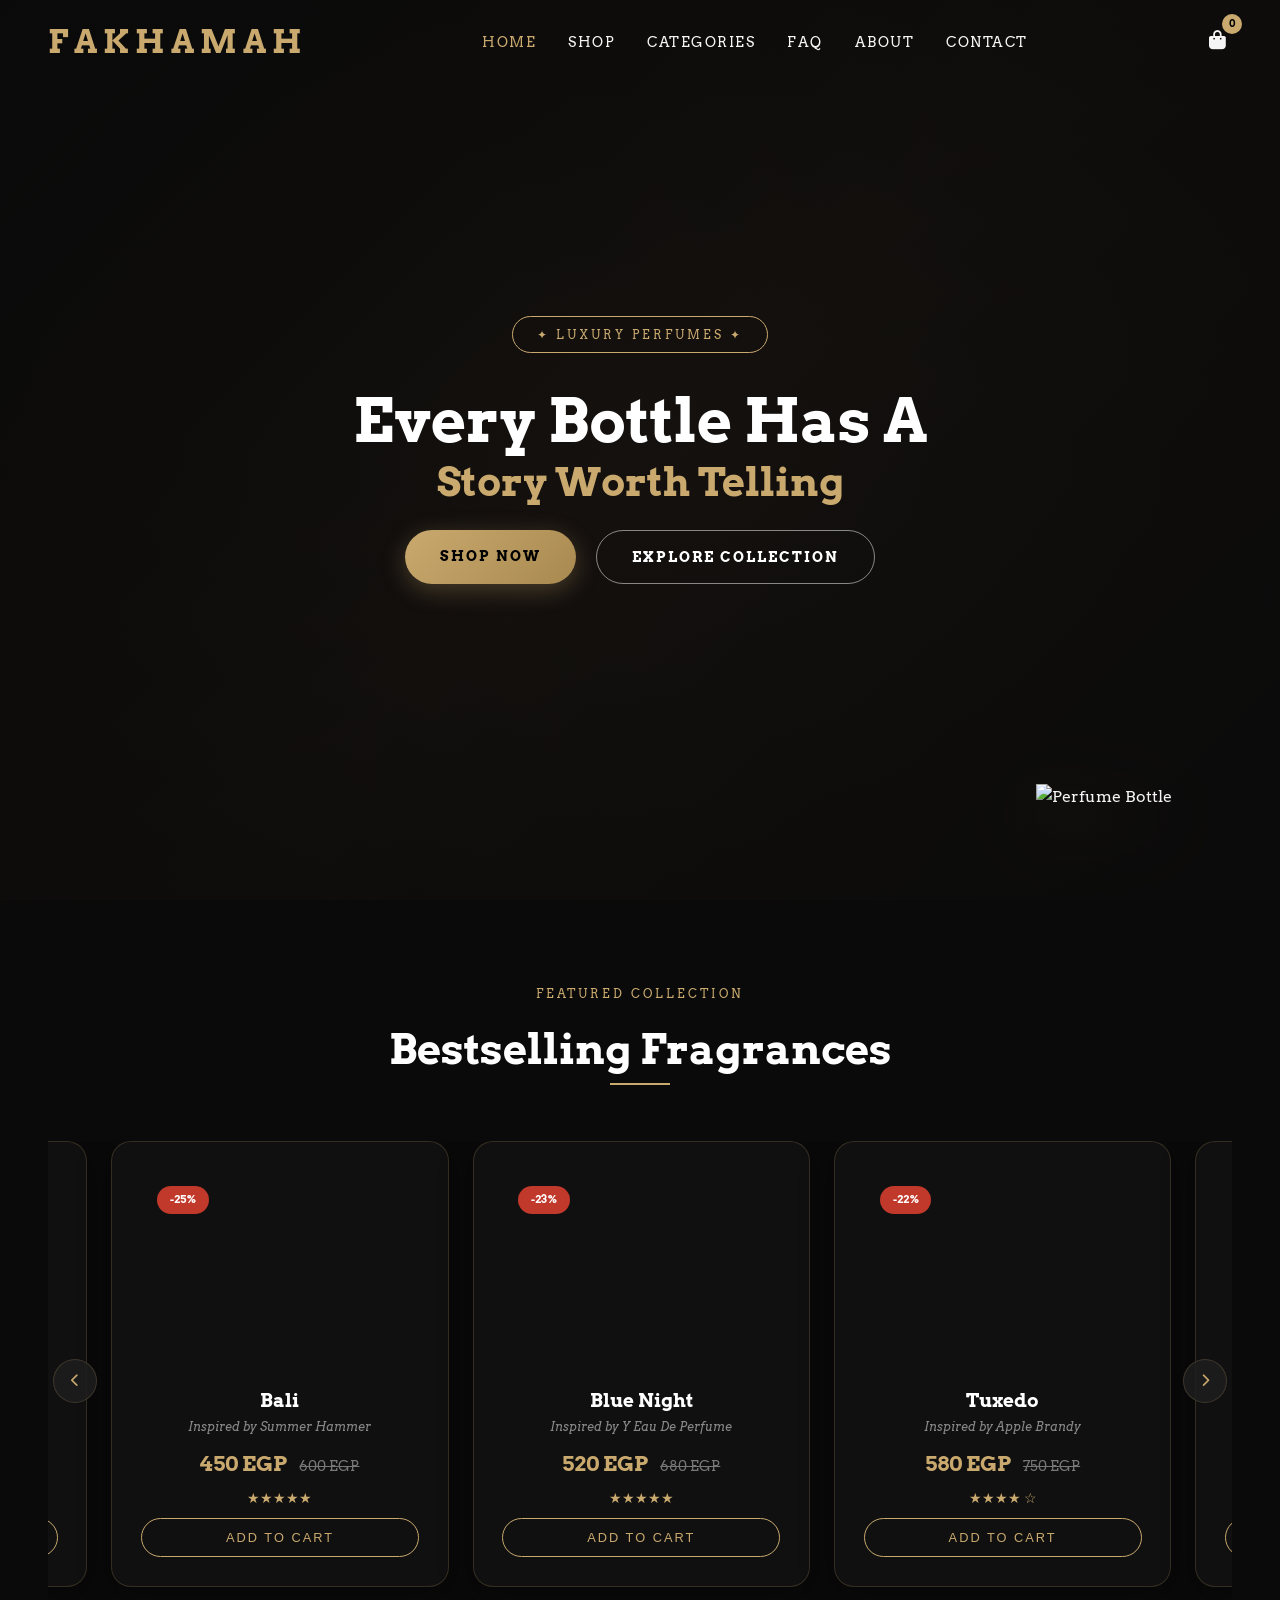
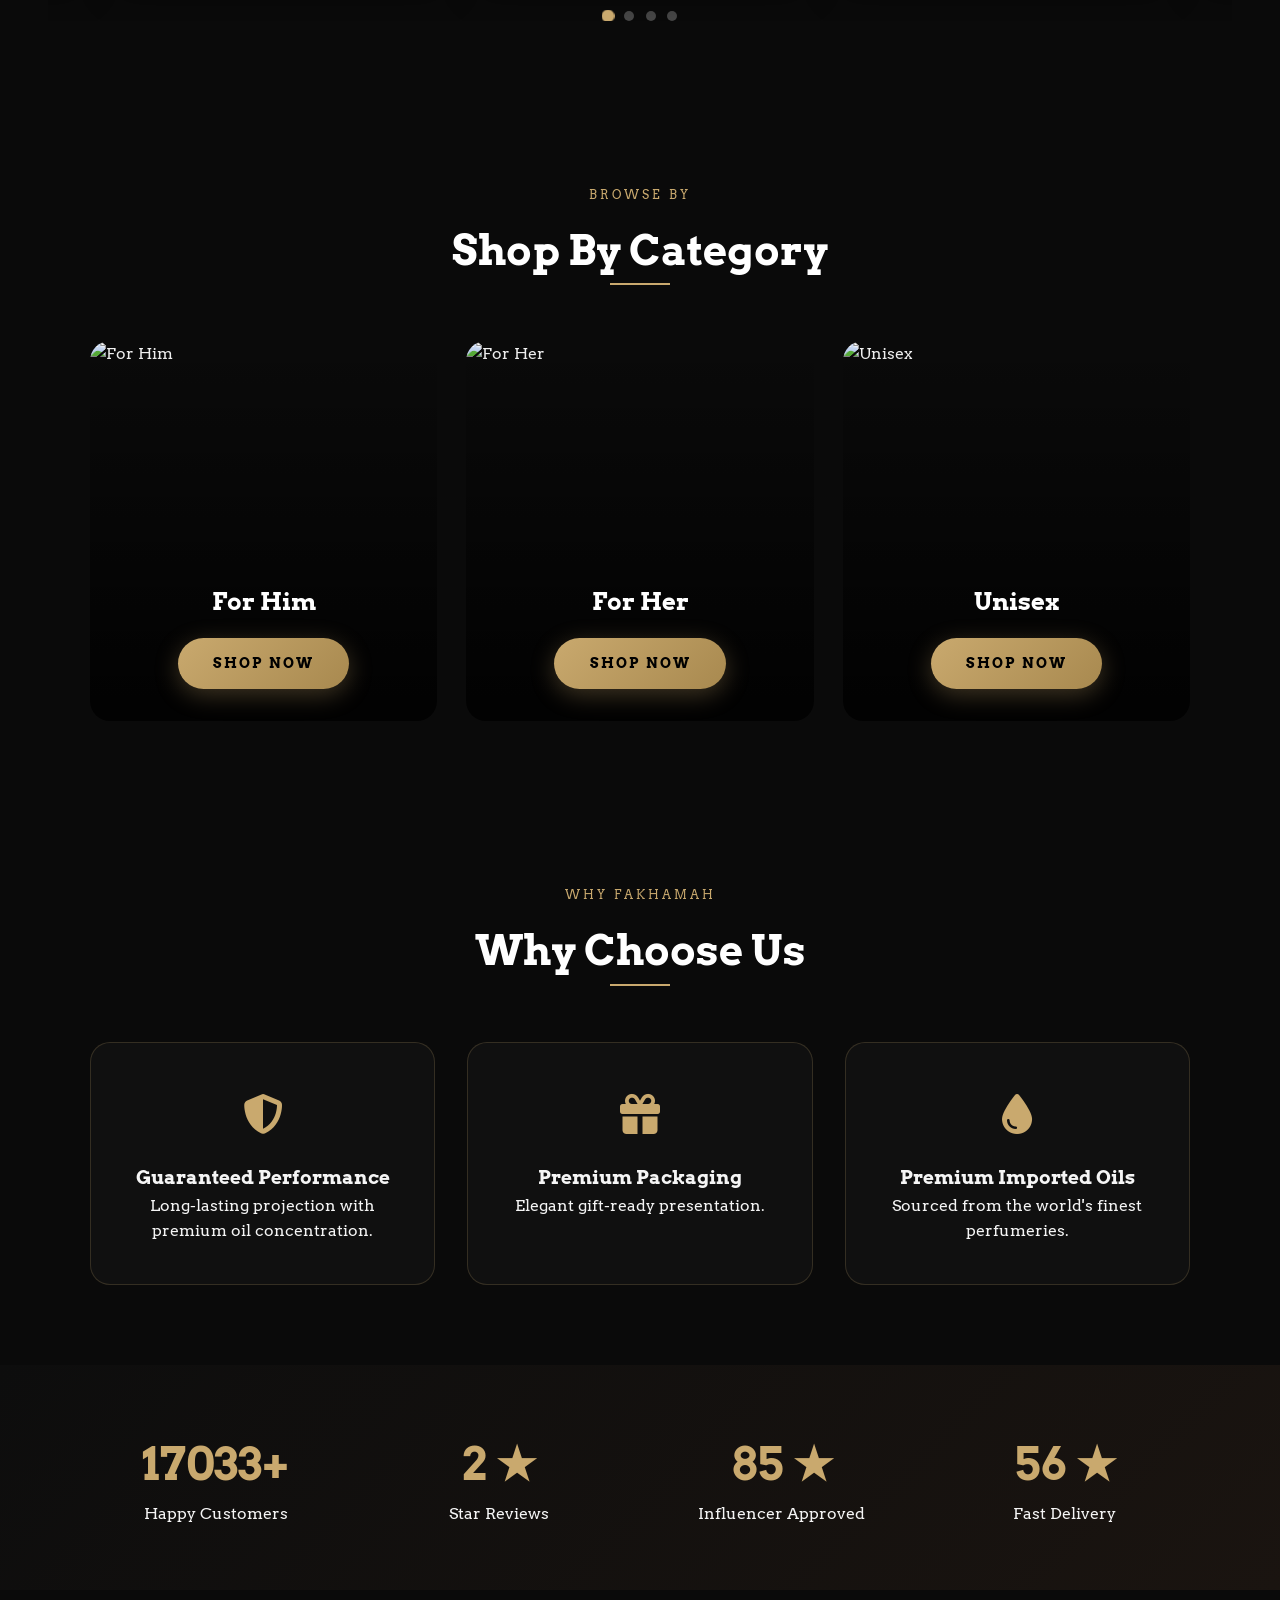
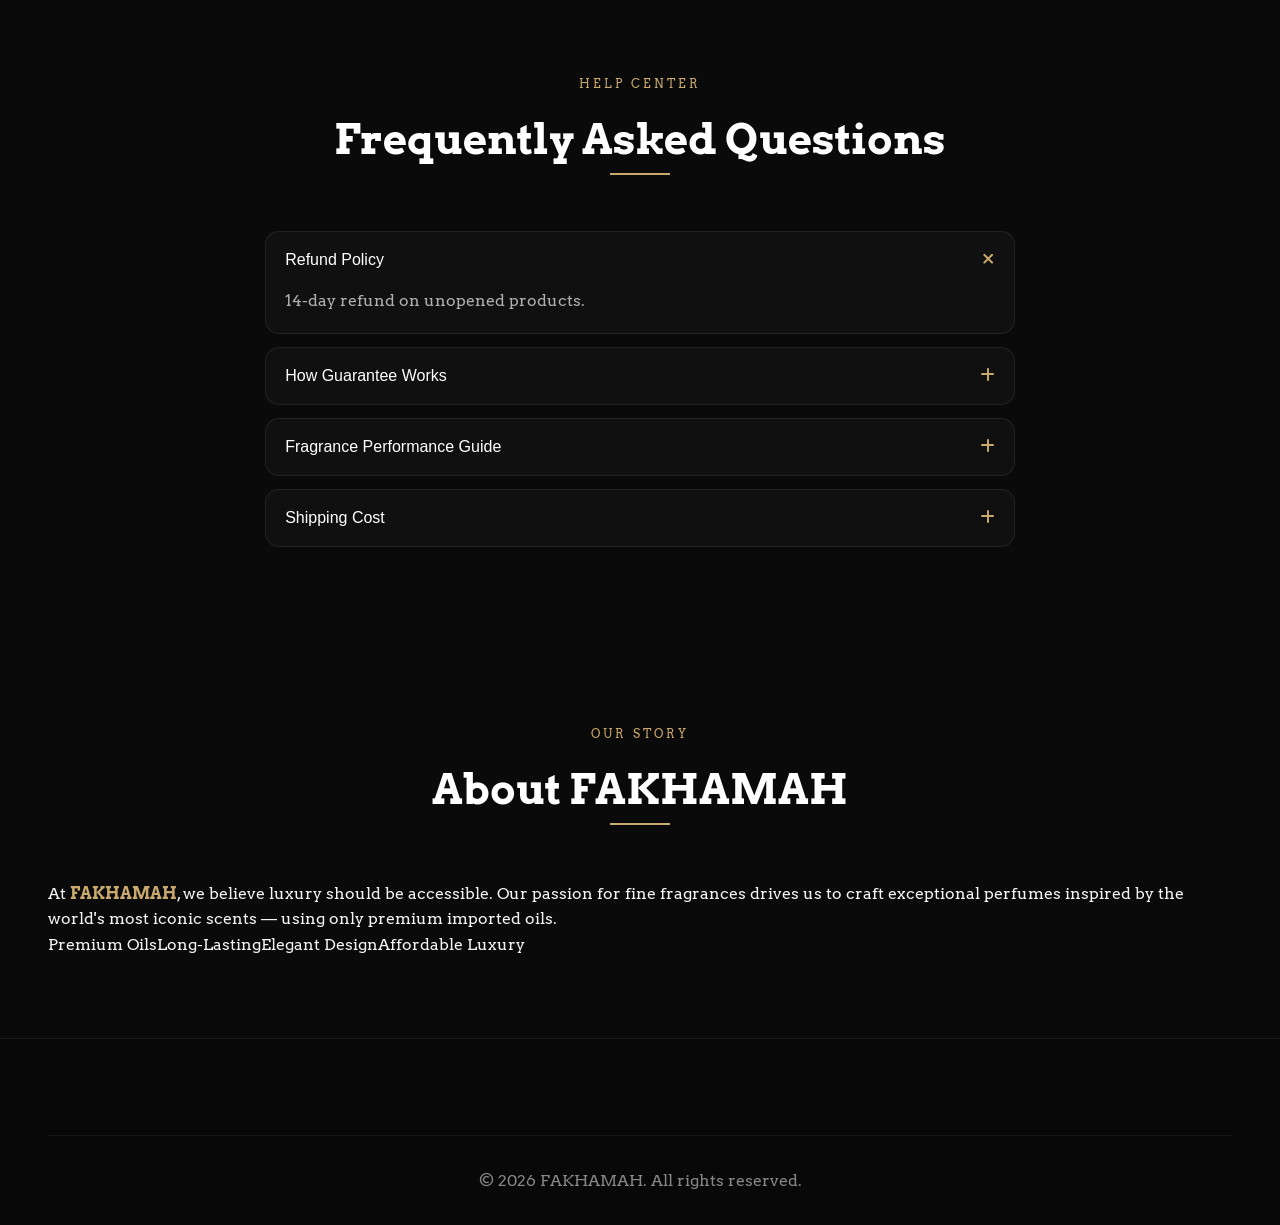
==== commit e0e2c6c8: "Add files via upload" ====
--- a/index.html
+++ b/index.html
@@ -4,10 +4,64 @@
 <!doctype html>
 <html lang="en">
   <head>
+    <!-- DNS Prefetch & Preconnect -->
+<link rel="dns-prefetch" href="//fonts.googleapis.com">
+<link rel="dns-prefetch" href="//fonts.gstatic.com">
+<link rel="dns-prefetch" href="//cdnjs.cloudflare.com">
+
+<link rel="preload" href="https://fonts.gstatic.com/s/arvo/v20/tDbD2oWUgMKqScQ6w.woff2" as="font" type="font/woff2" crossorigin>
+<link rel="preload" href="https://cdnjs.cloudflare.com/ajax/libs/font-awesome/6.4.0/webfonts/fa-solid-900.woff2" as="font" type="font/woff2" crossorigin>
+<!-- ========================= -->
+<meta http-equiv="Cache-Control" content="public, max-age=31536000">
+    <meta name="title" content="Fakhamah | Luxury Perfumes Egypt" />
+    <meta
+      name="description"
+      content="Discover Fakhamah's curated niche and designer . Premium imported oils, long-lasting performance, and elegant packaging. Fast delivery across Egypt."
+    />
+    <meta
+      name="keywords"
+      content="عطور, عطور فخمة, عطور نيتش, Fakhamah, ليال, عطور مصر, عطور مستوردة, عطور تدوم طويلاً, عطور بجودة عالية, عطور رجالي, عطور نسائي, perfume, luxury perfume egypt, best perfume egypt"
+    />
+    <meta name="robots" content="index, follow" />
+    <meta name="language" content="English" />
+    <meta name="author" content="Fakhamah" />
+    <meta name="viewport" content="width=device-width, initial-scale=1.0" />
+
+    <!-- Open Graph / Facebook -->
+    <meta property="og:type" content="website" />
+    <meta property="og:url" content="https://Fakhamah.com/" />
+    <meta property="og:title" content="Fakhamah  | Luxury Perfumes Egypt" />
+    <meta
+      property="og:description"
+      content="Curated niche and designer  delivered across Egypt. Every bottle has a story worth wearing."
+    />
+    <meta
+      property="og:image"
+      content="https://Fakhamah.com/image/products/og-image.jpg"
+    />
+    <!-- Twitter -->
+    <meta property="twitter:card" content="summary_large_image" />
+    <meta property="twitter:url" content="https://Fakhamah.com/" />
+    <meta property="twitter:title" content="Fakhamah | Luxury Perfumes Egypt" />
+    <meta
+      property="twitter:description"
+      content="Curated niche and designer  delivered across Egypt. Every bottle has a story worth wearing."
+    />
+    <meta
+      property="twitter:image"
+      content="https://Fakhamah.com/image/products/og-image.jpg"
+    />
+
+    <!-- Canonical Link -->
+    <link rel="canonical" href="https://Fakhamah.com/" />
     <meta charset="UTF-8" />
     <meta name="viewport" content="width=device-width, initial-scale=1.0" />
     <title>FAKHAMAH | Luxury Perfumes Egypt</title>
-    <link rel="icon" type="image/png" href="https://i.postimg.cc/t4pyxgRD/Logo.png">
+    <link
+      rel="icon"
+      type="image/png"
+      href="https://i.postimg.cc/t4pyxgRD/Logo.png"
+    />
     <link rel="stylesheet" href="styles.css" />
     <link
       rel="stylesheet"
@@ -77,7 +131,11 @@
       </div>
       <!-- <div class="floating-bottle">🫧</div> -->
       <div class="floating-bottle">
-        <img src="https://i.postimg.cc/t4pyxgRD/Logo.png" alt="Perfume Bottle" />
+        <img
+          src="https://i.postimg.cc/t4pyxgRD/Logo.png"
+          alt="Perfume Bottle"
+          loading="lazy"
+        />
       </div>
     </section>
 
@@ -111,21 +169,21 @@
       </div>
       <div class="categories-grid reveal">
         <div class="category-card">
-          <img src="https://i.postimg.cc/jqLpw7HW/Per1.jpg" alt="For Him" />
+          <img src="https://i.postimg.cc/jqLpw7HW/Per1.jpg" alt="For Him" loading="lazy"/>
           <div class="category-overlay">
             <h3>For Him</h3>
             <a href="shop.html" class="btn btn-gold">Shop Now</a>
           </div>
         </div>
         <div class="category-card">
-          <img src="https://i.postimg.cc/FHg85g4g/Per2.jpg" alt="For Her" />
+          <img src="https://i.postimg.cc/FHg85g4g/Per2.jpg" alt="For Her" loading="lazy"/>
           <div class="category-overlay">
             <h3>For Her</h3>
             <a href="shop.html" class="btn btn-gold">Shop Now</a>
           </div>
         </div>
         <div class="category-card">
-          <img src="https://i.postimg.cc/vm0KDYDg/Per3.jpg" alt="Unisex" />
+          <img src="https://i.postimg.cc/vm0KDYDg/Per3.jpg" alt="Unisex" loading="lazy"/>
           <div class="category-overlay">
             <h3>Unisex</h3>
             <a href="shop.html" class="btn btn-gold">Shop Now</a>
--- a/styles.css
+++ b/styles.css
@@ -1,3 +1,4 @@
+@import url("https://fonts.googleapis.com/css2?family=Arvo:ital,wght@0,400;0,700;1,400;1,700&family=Roboto+Mono:ital,wght@0,100..700;1,100..700&display=swap");
 /* ========== GLOBAL VARIABLES & RESET ========== */
 :root {
   --bg-primary: #0a0a0a;
@@ -17,10 +18,32 @@
   --radius-sm: 8px;
   --radius-md: 14px;
   --radius-lg: 20px;
-  --font-heading: "Georgia", "Times New Roman", serif;
-  --font-body: "Segoe UI", "Helvetica Neue", Arial, sans-serif;
-}
-
+  /* --font-heading: "Georgia", "Times New Roman", serif;
+  --font-body: "Segoe UI", "Helvetica Neue", Arial, sans-serif; */
+  --font-heading: "Arvo", Georgia, serif;
+  --font-subheading: "Roboto Mono", monospace;
+  --font-body: "Arvo", Georgia, serif;
+}
+.size-btn {
+  background: transparent;
+  border: 1.5px solid var(--glass-border);
+  color: var(--text-secondary);
+  padding: 0.7rem 1.5rem;
+  border-radius: 50px;
+  font-family: var(--font-mono);
+  font-size: 0.8rem;
+  cursor: pointer;
+  transition: var(--transition-smooth);
+}
+.size-btn.active {
+  border-color: var(--gold);
+  color: var(--gold);
+  background: rgba(201, 169, 110, 0.1);
+}
+.size-btn:hover {
+  border-color: var(--gold-light);
+  color: #fff;
+}
 * {
   margin: 0;
   padding: 0;
@@ -988,7 +1011,7 @@
     width: 120px;
   }
 }
-@media (max-width: 480px) {
+/* @media (max-width: 480px) {
   .floating-bottle {
     width: 90px;
     right: 50%;
@@ -996,4 +1019,185 @@
     bottom: 5%;
     opacity: 0.7;
   }
-}
+} */
+@media (max-width: 480px) {
+  .navbar {
+    padding: 0.7rem 1.2rem;
+  }
+  .navbar.scrolled {
+    padding: 0.6rem 1.2rem;
+  }
+  .nav-brand {
+    font-size: 1.8rem;
+    letter-spacing: 4px;
+  }
+  .nav-links {
+    display: none;
+  }
+  .hamburger {
+    display: flex;
+  }
+  .hero {
+    min-height: 600px;
+  }
+  .hero h1 {
+    font-size: 2.2rem;
+    letter-spacing: 1px;
+  }
+  .hero h1 .gold-text {
+    font-size: 1.6rem;
+  }
+  .hero-subtitle {
+    font-size: 0.9rem;
+    letter-spacing: 0.5px;
+  }
+  .hero-badge {
+    font-size: 0.6rem;
+    letter-spacing: 3px;
+    padding: 0.4rem 1.2rem;
+  }
+  .btn {
+    padding: 0.8rem 1.8rem;
+    font-size: 0.7rem;
+    letter-spacing: 1.5px;
+  }
+  .floating-bottle {
+    font-size: 3rem;
+    right: 5%;
+    bottom: 20%;
+  }
+
+  .section {
+    padding: 3rem 1rem;
+  }
+  .section-title {
+    font-size: 1.8rem;
+  }
+  .section-tag {
+    font-size: 0.6rem;
+    letter-spacing: 3px;
+  }
+  .section-line {
+    width: 50px;
+  }
+  .slider-container {
+    padding: 0 25px;
+  }
+  .product-card {
+    flex: 0 0 calc(100% - 1rem);
+    min-width: auto;
+    margin: 0 0.5rem;
+  }
+  .product-img {
+    height: 200px;
+  }
+  .product-card h3 {
+    font-size: 1.2rem;
+  }
+  .btn-add-cart {
+    font-size: 0.7rem;
+    letter-spacing: 1px;
+  }
+  .slider-arrow {
+    width: 32px;
+    height: 32px;
+    font-size: 0.8rem;
+  }
+  .products-grid {
+    grid-template-columns: 1fr;
+    padding: 1rem;
+    gap: 1.5rem;
+  }
+  .categories-grid {
+    grid-template-columns: 1fr;
+    gap: 1.2rem;
+  }
+  .category-card {
+    height: 250px;
+  }
+  .category-overlay h3 {
+    font-size: 1.5rem;
+  }
+  .features-grid {
+    grid-template-columns: 1fr;
+    gap: 1.5rem;
+  }
+  .stats-grid {
+    grid-template-columns: 1fr 1fr;
+    gap: 1.5rem;
+  }
+  .stat-number {
+    font-size: 2rem !important;
+  }
+  .testimonial-card {
+    padding: 1.5rem;
+  }
+  .comparison-container {
+    height: 250px;
+  }
+  .comparison-label {
+    font-size: 1rem;
+  }
+
+  /* FAQ */
+  .faq-question {
+    font-size: 0.9rem;
+    padding: 1rem;
+  }
+  .product-detail-flex {
+    flex-direction: column;
+  }
+  .product-detail-img {
+    min-height: 300px;
+  }
+  .checkout-page {
+    padding: 6rem 1rem 2rem;
+  }
+  .checkout-form {
+    padding: 1.5rem !important;
+  }
+  main[style*="max-width: 600px"] {
+    padding: 6rem 1rem 2rem !important;
+  }
+  .footer-grid {
+    grid-template-columns: 1fr;
+    text-align: center;
+  }
+  .footer-social {
+    justify-content: center;
+  }
+  .thankyou-title {
+    font-size: 2.5rem !important;
+  }
+  .hero-particles {
+    display: none;
+  }
+  .floating-bottle {
+    display: none;
+  }
+}
+@media (max-width: 374px) {
+  .hero h1 {
+    font-size: 1.8rem;
+  }
+  .hero h1 .gold-text {
+    font-size: 1.3rem;
+  }
+  .btn {
+    padding: 0.7rem 1.5rem;
+    font-size: 0.65rem;
+  }
+  .product-img {
+    height: 170px;
+  }
+  .stat-number {
+    font-size: 1.6rem !important;
+  }
+  .cart-count {
+    width: 18px;
+    height: 18px;
+    font-size: 0.6rem;
+    top: -5px;
+    right: -8px;
+  }
+}
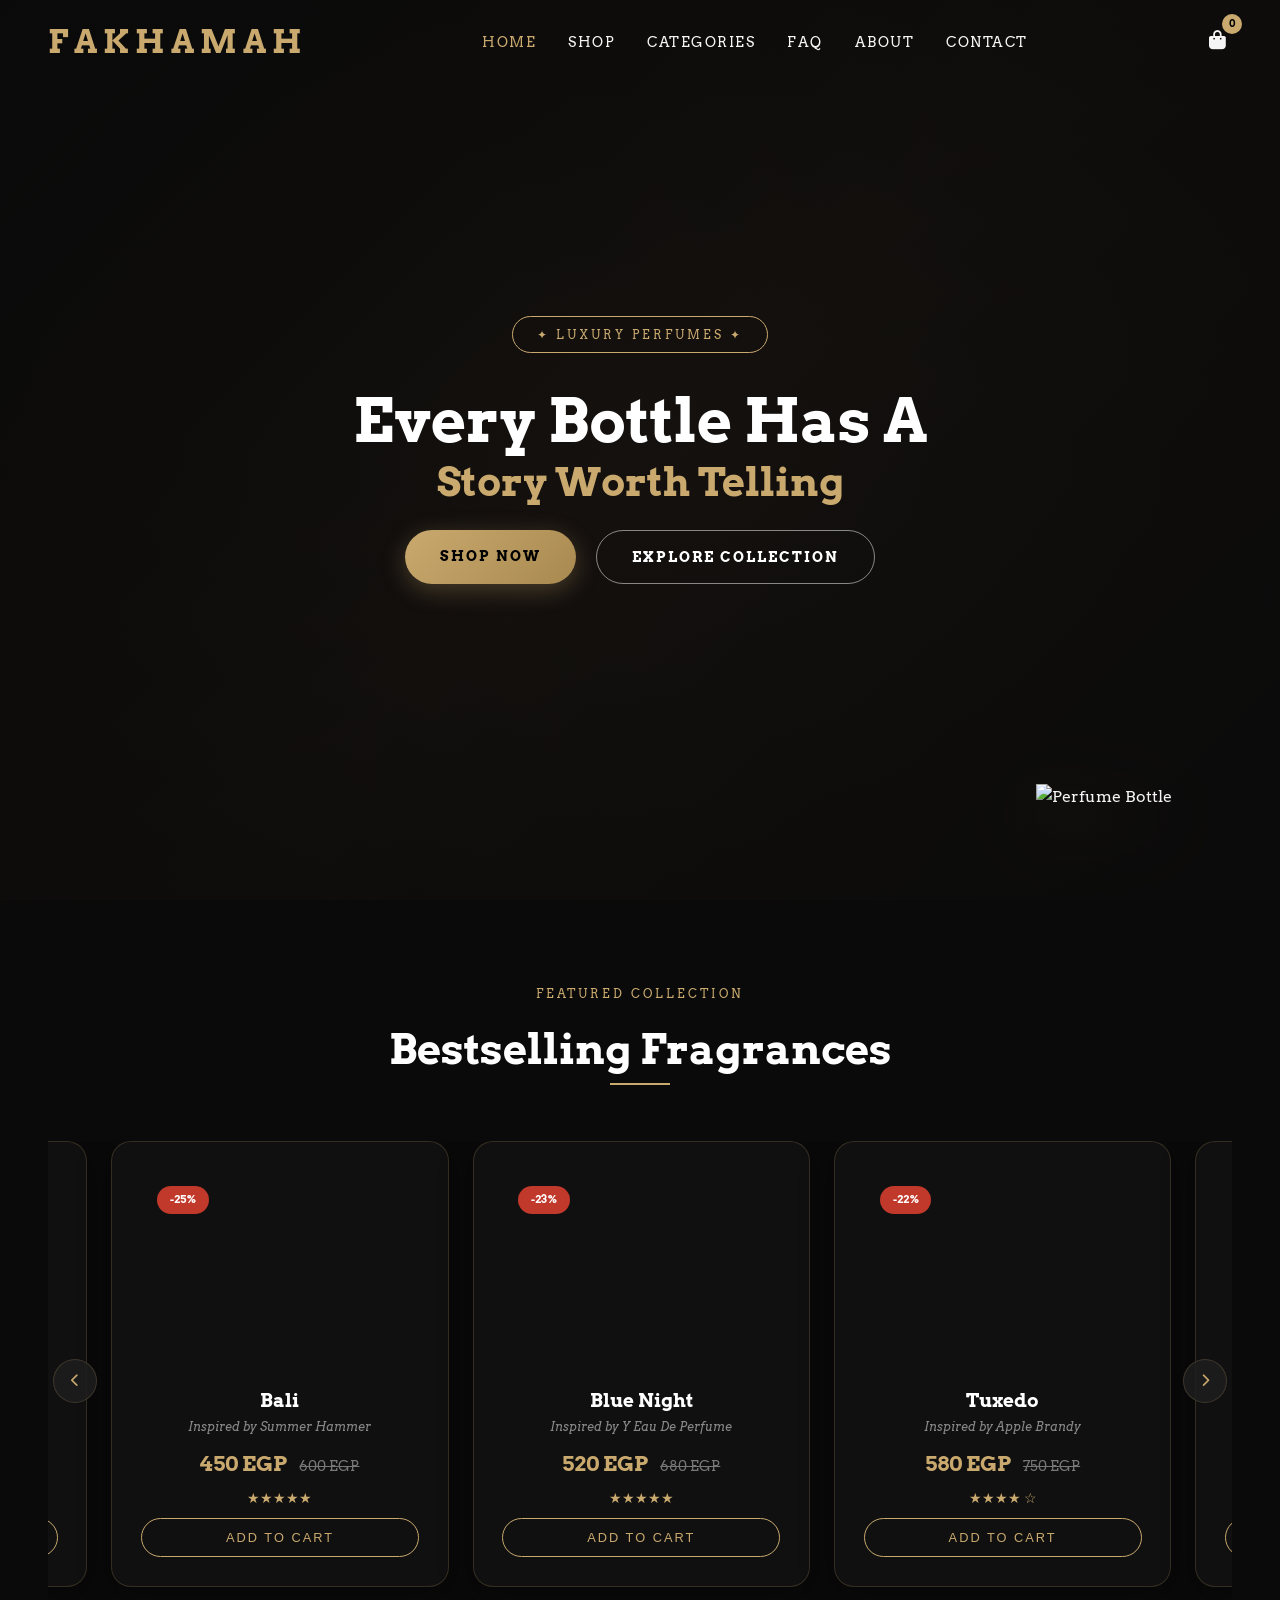
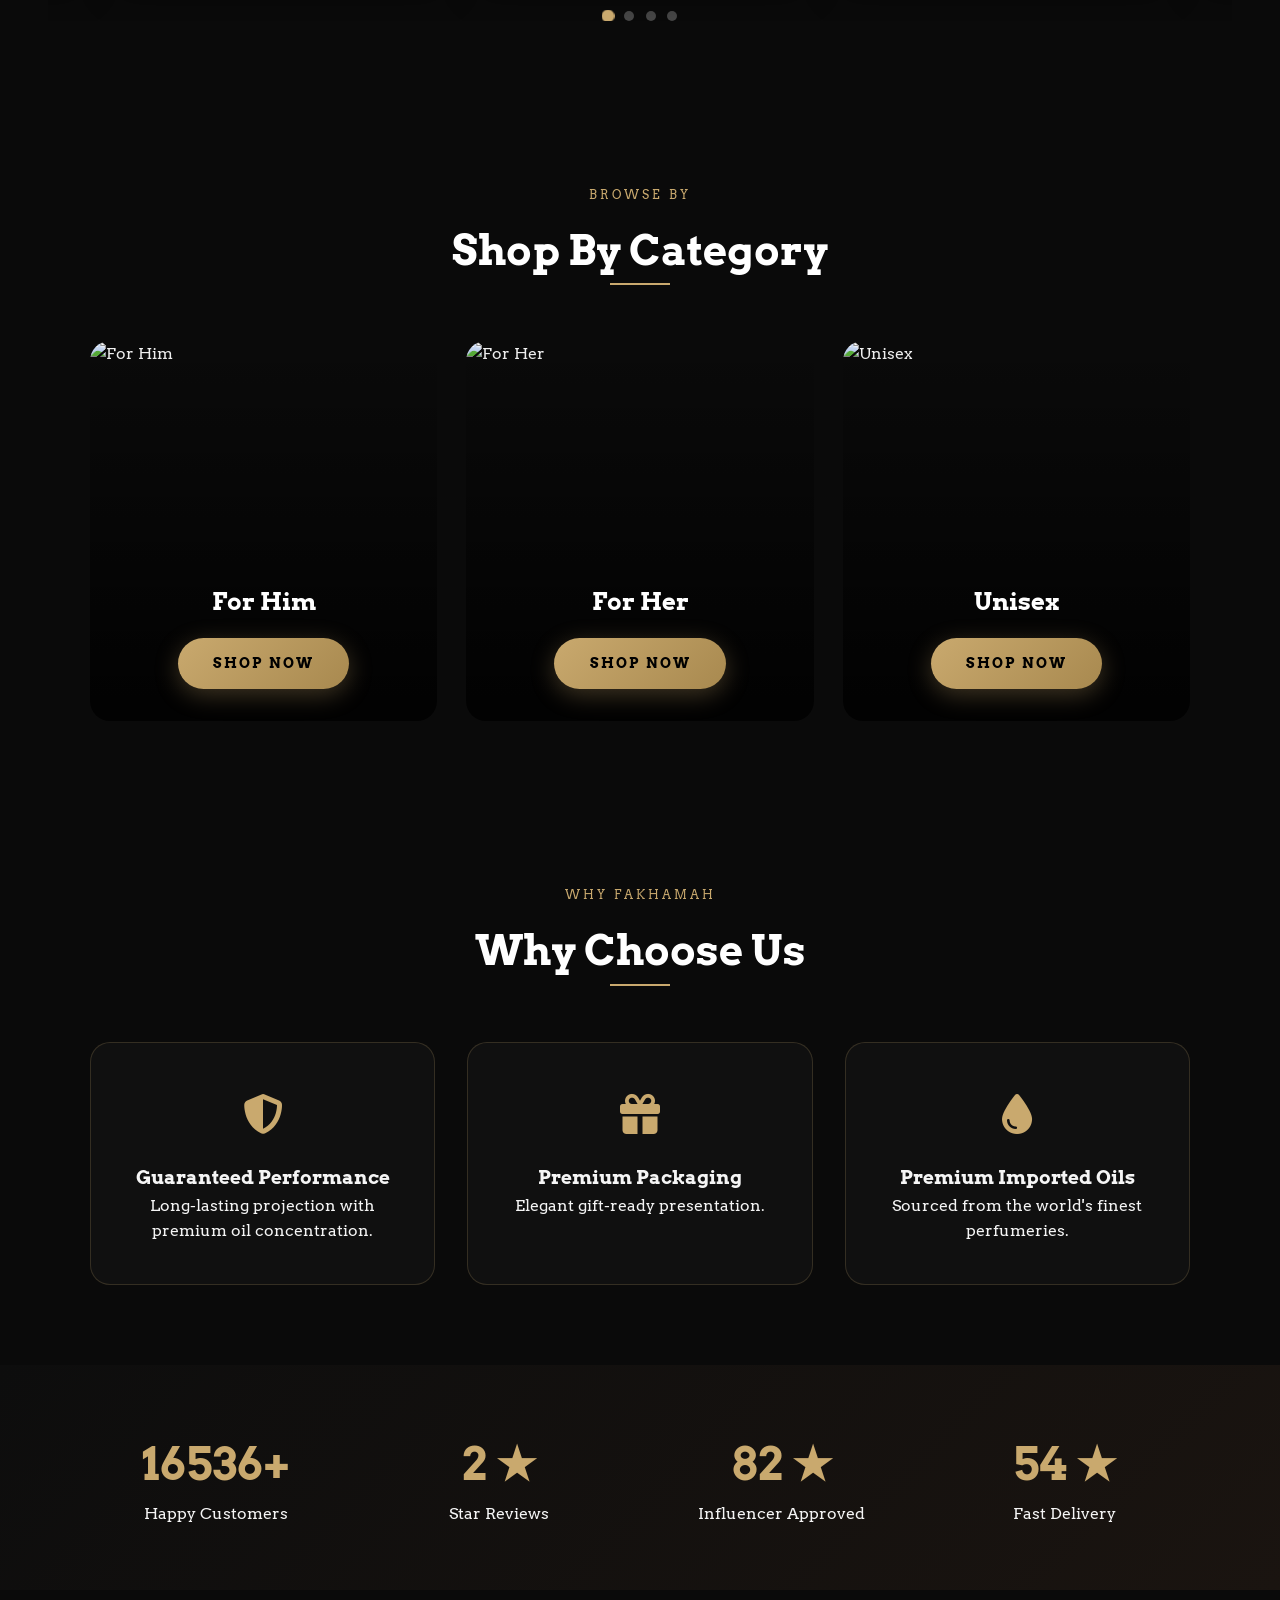
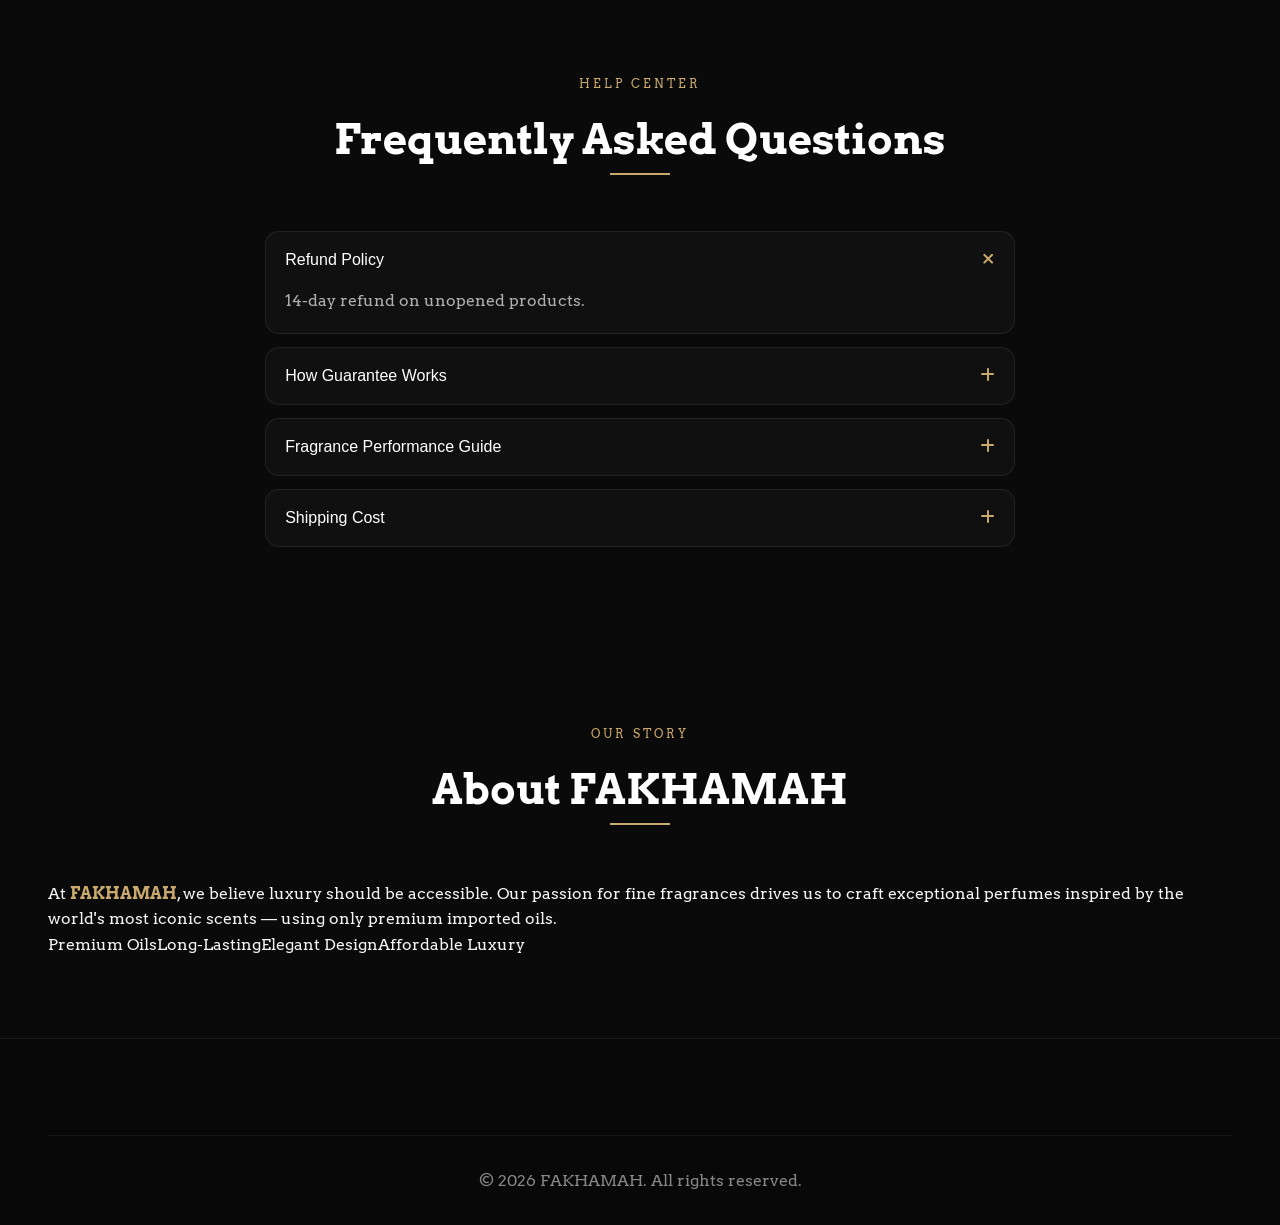
==== commit 50967b31: "Add files via upload" ====
--- a/index.html
+++ b/index.html
@@ -5,14 +5,26 @@
 <html lang="en">
   <head>
     <!-- DNS Prefetch & Preconnect -->
-<link rel="dns-prefetch" href="//fonts.googleapis.com">
-<link rel="dns-prefetch" href="//fonts.gstatic.com">
-<link rel="dns-prefetch" href="//cdnjs.cloudflare.com">
-
-<link rel="preload" href="https://fonts.gstatic.com/s/arvo/v20/tDbD2oWUgMKqScQ6w.woff2" as="font" type="font/woff2" crossorigin>
-<link rel="preload" href="https://cdnjs.cloudflare.com/ajax/libs/font-awesome/6.4.0/webfonts/fa-solid-900.woff2" as="font" type="font/woff2" crossorigin>
-<!-- ========================= -->
-<meta http-equiv="Cache-Control" content="public, max-age=31536000">
+    <link rel="dns-prefetch" href="//fonts.googleapis.com" />
+    <link rel="dns-prefetch" href="//fonts.gstatic.com" />
+    <link rel="dns-prefetch" href="//cdnjs.cloudflare.com" />
+
+    <link
+      rel="preload"
+      href="https://fonts.gstatic.com/s/arvo/v20/tDbD2oWUgMKqScQ6w.woff2"
+      as="font"
+      type="font/woff2"
+      crossorigin
+    />
+    <link
+      rel="preload"
+      href="https://cdnjs.cloudflare.com/ajax/libs/font-awesome/6.4.0/webfonts/fa-solid-900.woff2"
+      as="font"
+      type="font/woff2"
+      crossorigin
+    />
+    <!-- ========================= -->
+    <meta http-equiv="Cache-Control" content="public, max-age=31536000" />
     <meta name="title" content="Fakhamah | Luxury Perfumes Egypt" />
     <meta
       name="description"
@@ -169,21 +181,33 @@
       </div>
       <div class="categories-grid reveal">
         <div class="category-card">
-          <img src="https://i.postimg.cc/jqLpw7HW/Per1.jpg" alt="For Him" loading="lazy"/>
+          <img
+            src="https://i.postimg.cc/jqLpw7HW/Per1.jpg"
+            alt="For Him"
+            loading="lazy"
+          />
           <div class="category-overlay">
             <h3>For Him</h3>
             <a href="shop.html" class="btn btn-gold">Shop Now</a>
           </div>
         </div>
         <div class="category-card">
-          <img src="https://i.postimg.cc/FHg85g4g/Per2.jpg" alt="For Her" loading="lazy"/>
+          <img
+            src="https://i.postimg.cc/FHg85g4g/Per2.jpg"
+            alt="For Her"
+            loading="lazy"
+          />
           <div class="category-overlay">
             <h3>For Her</h3>
             <a href="shop.html" class="btn btn-gold">Shop Now</a>
           </div>
         </div>
         <div class="category-card">
-          <img src="https://i.postimg.cc/vm0KDYDg/Per3.jpg" alt="Unisex" loading="lazy"/>
+          <img
+            src="https://i.postimg.cc/vm0KDYDg/Per3.jpg"
+            alt="Unisex"
+            loading="lazy"
+          />
           <div class="category-overlay">
             <h3>Unisex</h3>
             <a href="shop.html" class="btn btn-gold">Shop Now</a>
@@ -336,7 +360,7 @@
 
     <!-- FOOTER -->
     <footer class="footer">
-      <div class="footer-grid"><!-- same as before --></div>
+      <div class="footer-grid"> </div>
       <div class="footer-bottom">
         <p>&copy; 2026 FAKHAMAH. All rights reserved.</p>
       </div>
@@ -345,3 +369,46 @@
     <script src="script.js"></script>
   </body>
 </html>
+        <!-- SHARE BUTTON SECTION -->
+        <!-- <section
+          class="section share-section"
+          style="text-align: center; padding: 5rem 3rem"
+        >
+          <div style="display: flex; justify-content: center; margin-top: 2rem">
+            <button class="button__share">
+              <div class="button__content">
+                <span>SHARE</span>
+              </div>
+              <div class="button__social">
+                <a
+                  href="https://www.facebook.com/sharer/sharer.php?u=https://lailfragrances.com"
+                  target="_blank"
+                  aria-label="Facebook"
+                >
+                  <i class="fa-brands fa-facebook-f"></i>
+                </a>
+                <a
+                  href="https://www.instagram.com/"
+                  target="_blank"
+                  aria-label="Instagram"
+                >
+                  <i class="fa-brands fa-instagram"></i>
+                </a>
+                <a
+                  href="https://www.tiktok.com/"
+                  target="_blank"
+                  aria-label="TikTok"
+                >
+                  <i class="fa-brands fa-tiktok"></i>
+                </a>
+                <a
+                  href="https://wa.me/?text=Discover%20luxury%20fragrances%20at%20LAIL"
+                  target="_blank"
+                  aria-label="WhatsApp"
+                >
+                  <i class="fa-brands fa-whatsapp"></i>
+                </a>
+              </div>
+            </button>
+          </div>
+        </section> -->
--- a/styles.css
+++ b/styles.css
@@ -18,32 +18,11 @@
   --radius-sm: 8px;
   --radius-md: 14px;
   --radius-lg: 20px;
-  /* --font-heading: "Georgia", "Times New Roman", serif;
-  --font-body: "Segoe UI", "Helvetica Neue", Arial, sans-serif; */
   --font-heading: "Arvo", Georgia, serif;
   --font-subheading: "Roboto Mono", monospace;
   --font-body: "Arvo", Georgia, serif;
 }
-.size-btn {
-  background: transparent;
-  border: 1.5px solid var(--glass-border);
-  color: var(--text-secondary);
-  padding: 0.7rem 1.5rem;
-  border-radius: 50px;
-  font-family: var(--font-mono);
-  font-size: 0.8rem;
-  cursor: pointer;
-  transition: var(--transition-smooth);
-}
-.size-btn.active {
-  border-color: var(--gold);
-  color: var(--gold);
-  background: rgba(201, 169, 110, 0.1);
-}
-.size-btn:hover {
-  border-color: var(--gold-light);
-  color: #fff;
-}
+
 * {
   margin: 0;
   padding: 0;
@@ -850,6 +829,34 @@
 }
 
 /* ========== PRODUCT DETAIL ========== */
+.size-btn {
+  background: transparent;
+  border: 1.5px solid var(--glass-border);
+  color: var(--text-secondary);
+  padding: 0.7rem 1.5rem;
+  border-radius: 50px;
+  font-family: var(--font-mono);
+  font-size: 0.8rem;
+  cursor: pointer;
+  transition: var(--transition-smooth);
+}
+.size-btn.active {
+  border-color: var(--gold);
+  color: var(--gold);
+  background: rgba(201, 169, 110, 0.1);
+}
+.size-btn.disabled {
+  opacity: 0.4;
+  pointer-events: none;
+  border-color: rgba(255, 255, 255, 0.1);
+  color: #666;
+  text-decoration: line-through;
+  cursor: not-allowed;
+}
+.size-btn:hover {
+  border-color: var(--gold-light);
+  color: #fff;
+}
 .product-detail-page {
   padding: 8rem 3rem 3rem;
   max-width: 1000px;
@@ -903,7 +910,6 @@
   font-size: 1.2rem;
   cursor: pointer;
 }
-
 /* ========== CHECKOUT ========== */
 .checkout-page {
   padding: 8rem 3rem 3rem;
@@ -1020,7 +1026,53 @@
     opacity: 0.7;
   }
 } */
+
+@media (max-width: 768px) {
+  .product-detail-container {
+    flex-direction: column;
+    gap: 2rem;
+    padding: 1rem;
+  }
+
+  .product-detail-gallery {
+    min-width: auto;
+    width: 100%;
+  }
+
+  .product-main-image {
+    aspect-ratio: 4/3;
+    max-height: 400px;
+    object-fit: contain;
+    background: #0a0a0a;
+  }
+
+  .product-title {
+    font-size: 2rem;
+  }
+
+  .product-price {
+    font-size: 2rem;
+  }
+}
+
 @media (max-width: 480px) {
+  .product-title {
+    font-size: 1.7rem;
+  }
+
+  .product-price {
+    font-size: 1.8rem;
+  }
+
+  .size-btn {
+    padding: 0.5rem 1rem;
+    font-size: 0.75rem;
+  }
+
+  .btn-add-to-cart {
+    padding: 1rem !important;
+    font-size: 0.9rem !important;
+  }
   .navbar {
     padding: 0.7rem 1.2rem;
   }
@@ -1201,3 +1253,67 @@
     right: -8px;
   }
 }
+/* ================== */
+/* .button__share {
+  position: relative;
+  background-color: transparent;
+  border: 2px solid var(--gold);
+  outline: none;
+  padding: .75rem 2rem;
+  border-radius: 4rem;
+  cursor: pointer;
+  margin-top: 1.5rem;
+}
+
+.button__social {
+  display: flex;
+  column-gap: .5rem;
+  z-index: 1;
+  justify-content: center;
+}
+
+.button__social a {
+  font-size: 1.5rem;
+  color: var(--gold);
+  transition: transform .5s cubic-bezier(.2, .9, .2, 1.2);
+  transform: translateY(1rem);
+}
+
+.button__social a:nth-child(1) { transition-delay: .1s; }
+.button__social a:nth-child(2) { transition-delay: .15s; }
+.button__social a:nth-child(3) { transition-delay: .2s; }
+.button__social a:nth-child(4) { transition-delay: .25s; }
+
+.button__content {
+  position: absolute;
+  top: 0;
+  left: 0;
+  background-color: var(--gold);
+  width: 100%;
+  height: 100%;
+  border-radius: 4rem;
+  display: grid;
+  place-items: center;
+  transform: scale(1.03);
+  transition: transform .5s cubic-bezier(.2, .9, .2, 1.2);
+  z-index: 5;
+}
+
+.button__content span {
+  color: #000;
+  font: 600 var(--normal-font-size) var(--body-font);
+}
+
+.button__share:hover .button__content {
+  transform: translateY(-28px) scale(.4);
+}
+
+.button__share:hover .button__social a {
+  transform: translateY(0) scale(1);
+}
+
+@media (max-width: 480px) {
+  .button__share {
+    padding: .75rem 1.5rem;
+  }
+}  */
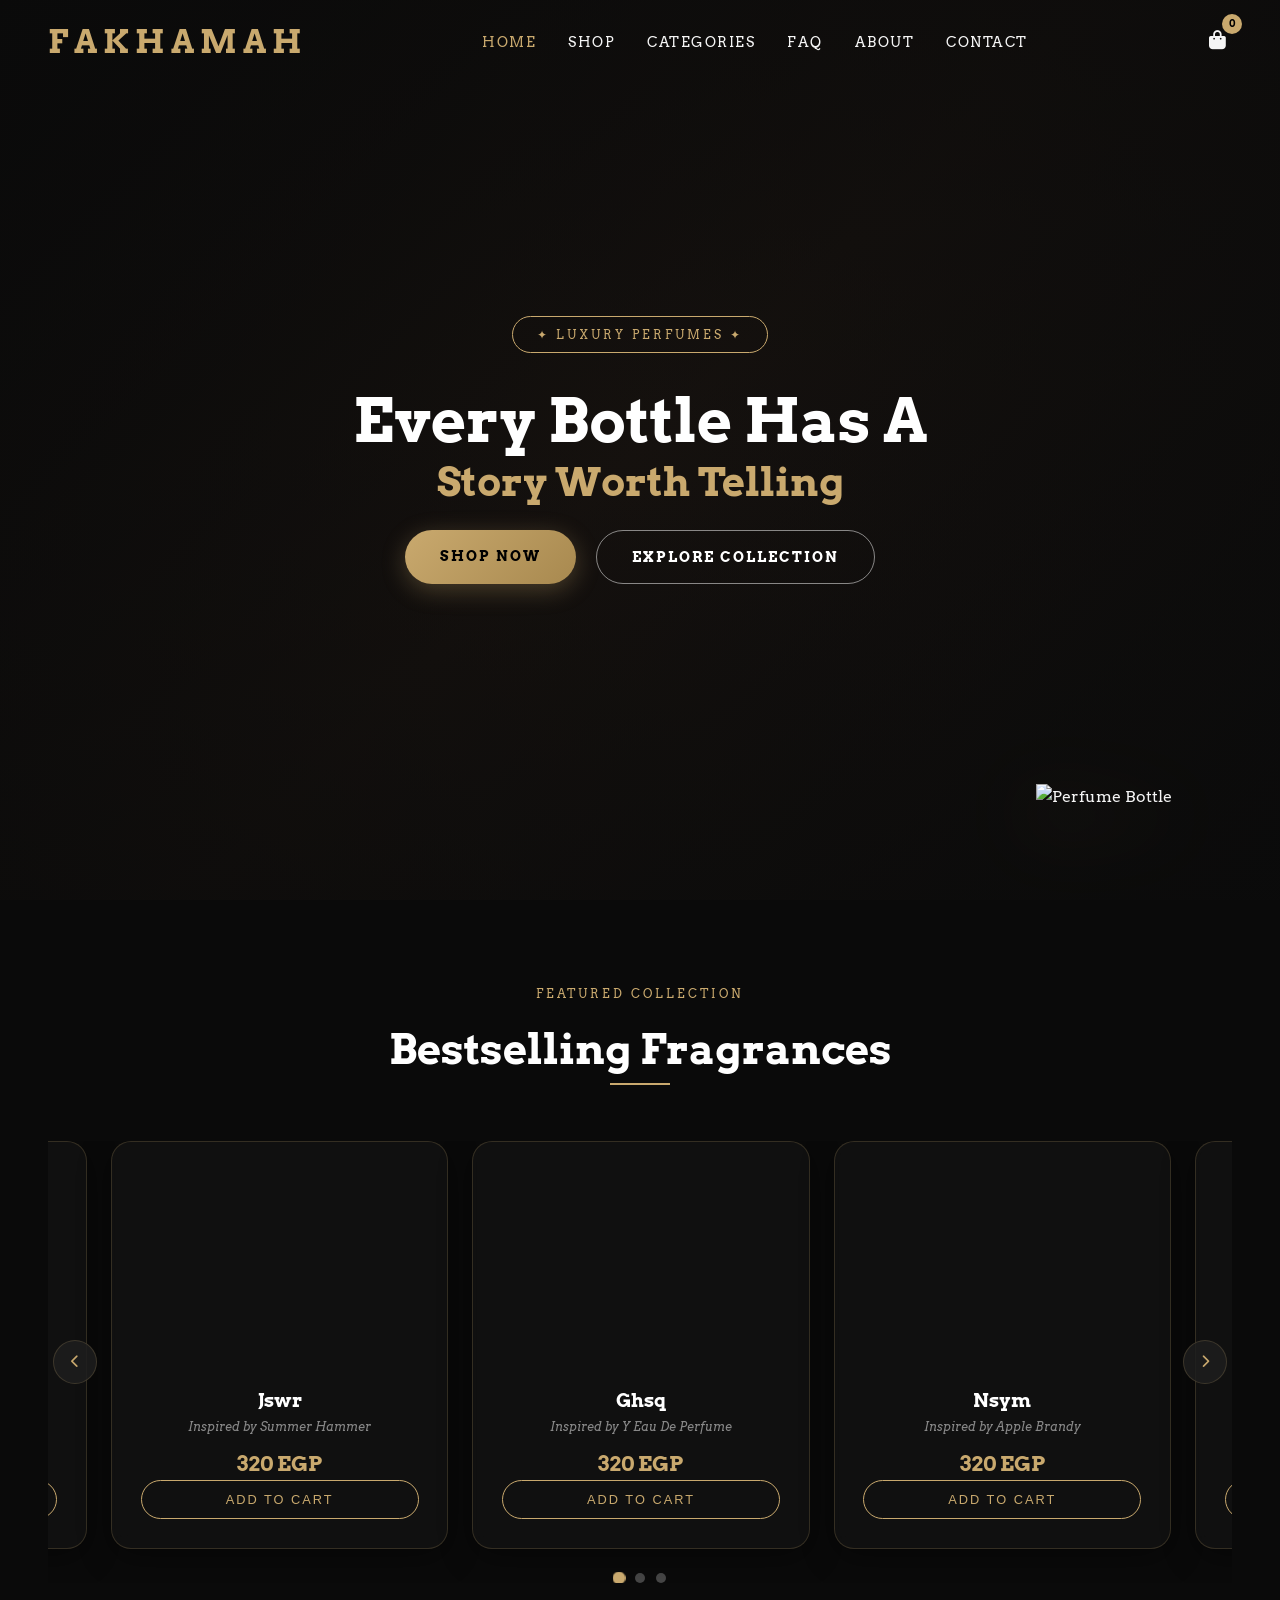
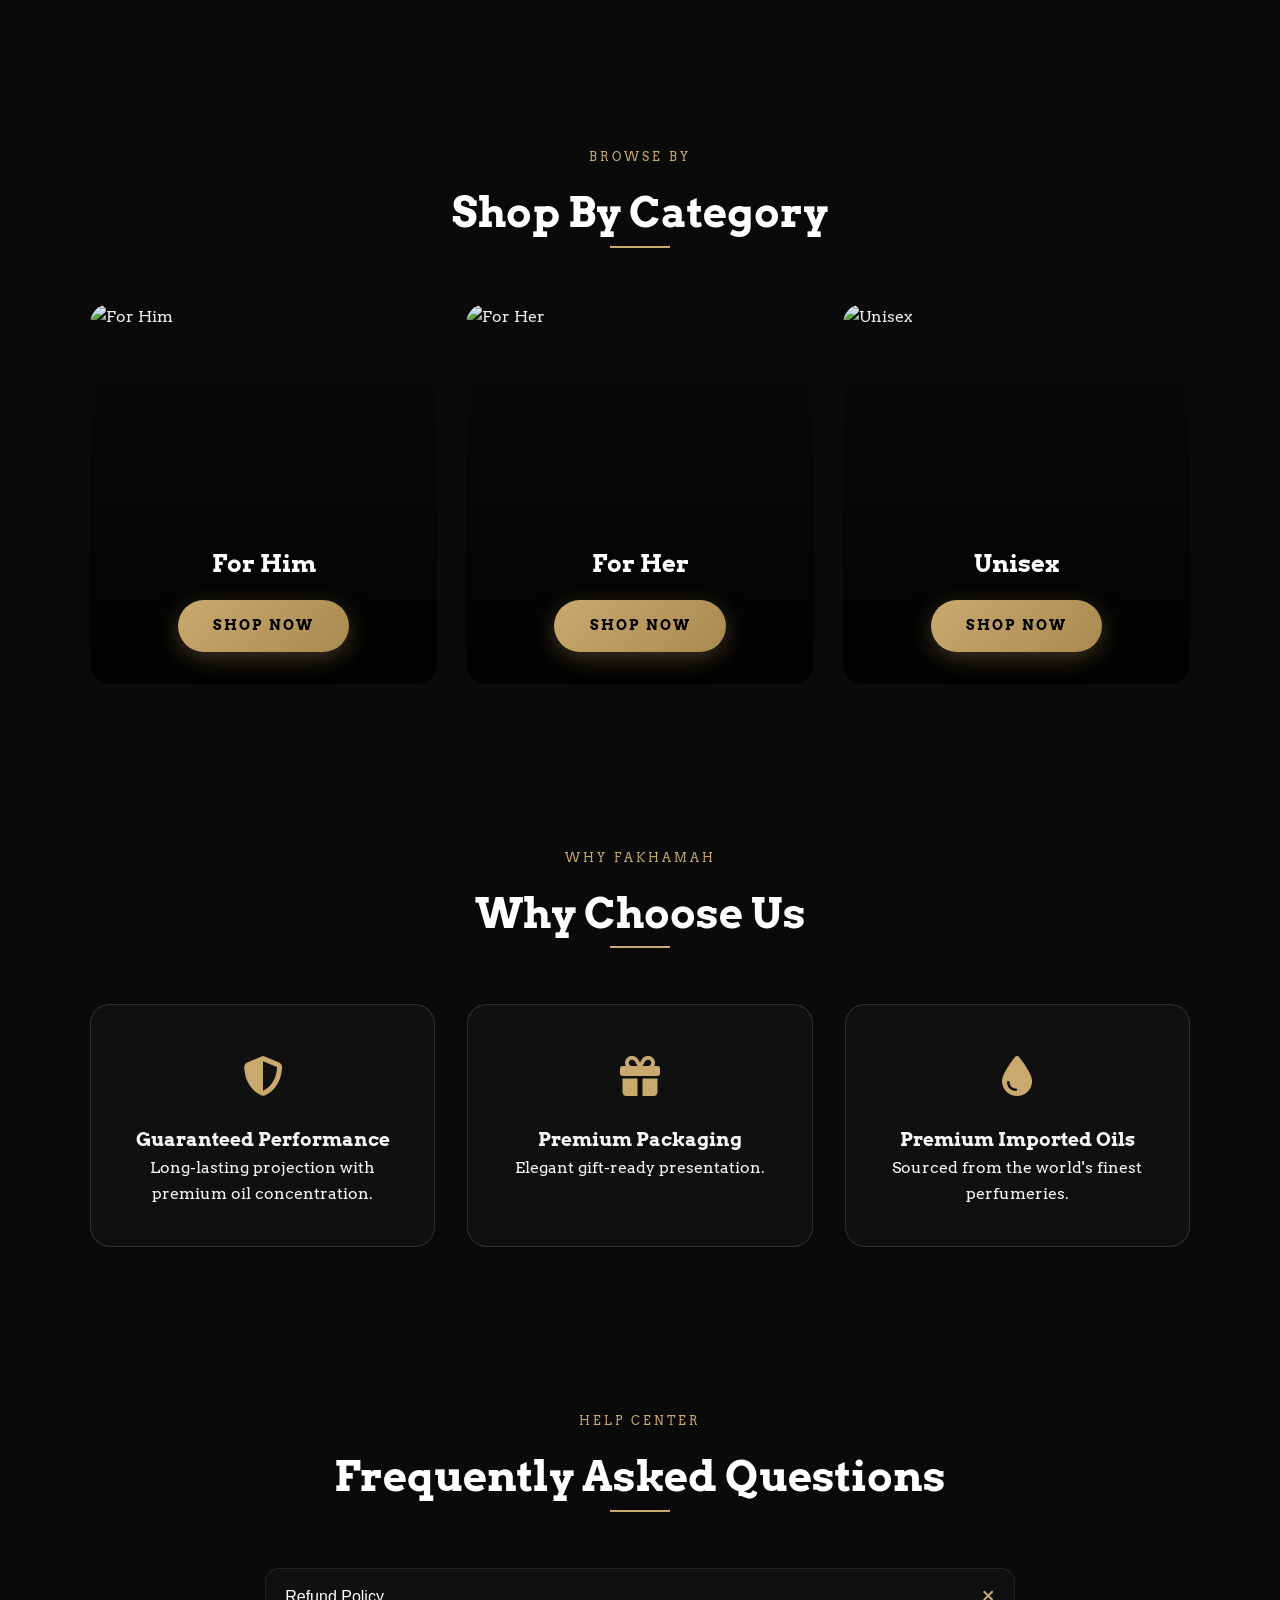
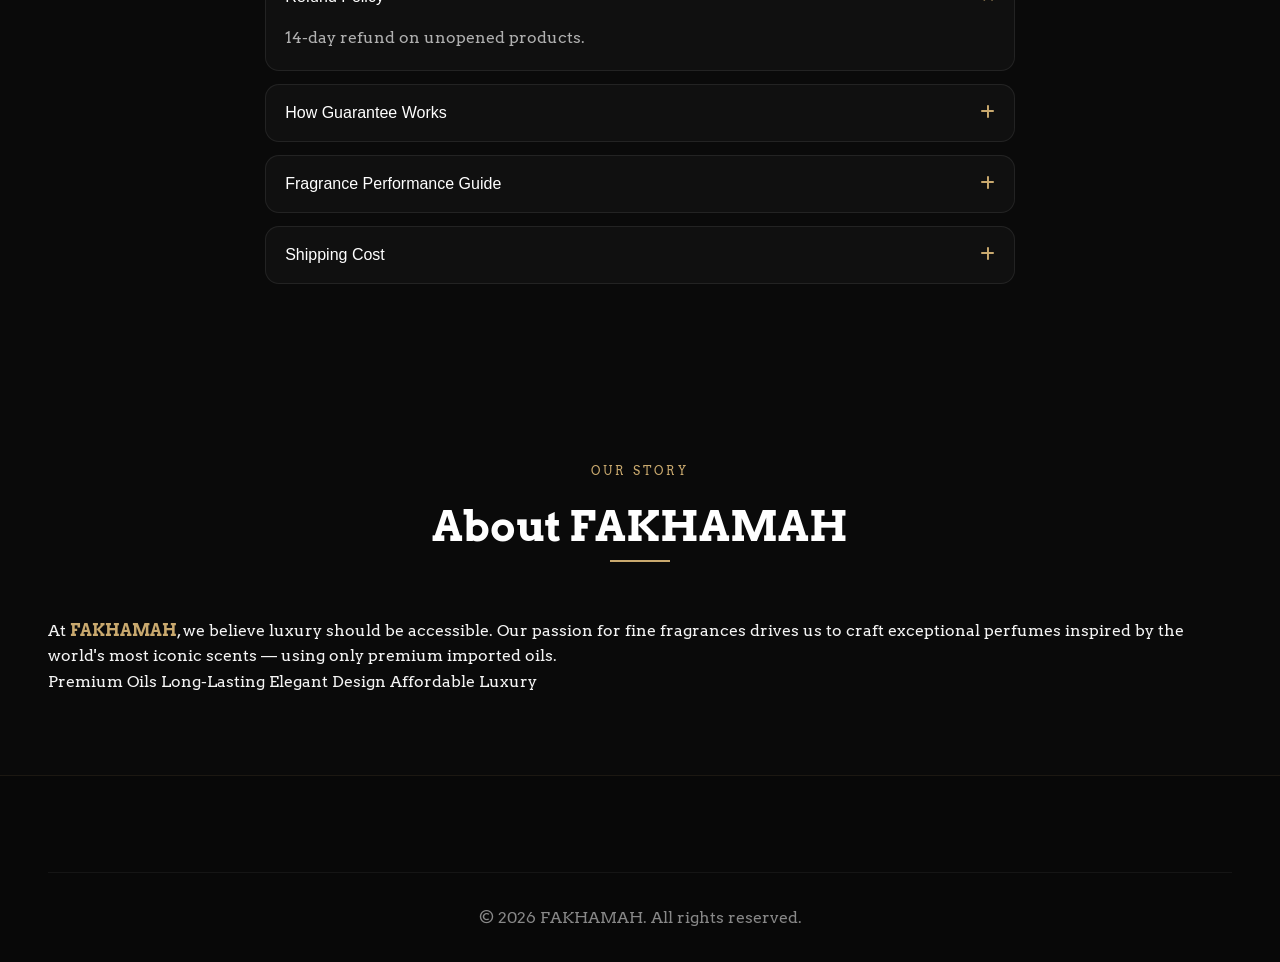
==== commit ef9f2885: "Add files via upload" ====
--- a/index.html
+++ b/index.html
@@ -1,14 +1,14 @@
-<!-- ============================================
-FILE: index.html
-============================================ -->
 <!doctype html>
 <html lang="en">
   <head>
+    <!-- ========================= -->
     <!-- DNS Prefetch & Preconnect -->
+    <!-- ========================= -->
     <link rel="dns-prefetch" href="//fonts.googleapis.com" />
     <link rel="dns-prefetch" href="//fonts.gstatic.com" />
     <link rel="dns-prefetch" href="//cdnjs.cloudflare.com" />
 
+    <!-- Font Preloads -->
     <link
       rel="preload"
       href="https://fonts.gstatic.com/s/arvo/v20/tDbD2oWUgMKqScQ6w.woff2"
@@ -23,67 +23,78 @@
       type="font/woff2"
       crossorigin
     />
-    <!-- ========================= -->
+
+    <!-- ========================= -->
+    <!-- Meta & SEO               -->
+    <!-- ========================= -->
+    <meta charset="UTF-8" />
+    <meta name="viewport" content="width=device-width, initial-scale=1.0" />
     <meta http-equiv="Cache-Control" content="public, max-age=31536000" />
     <meta name="title" content="Fakhamah | Luxury Perfumes Egypt" />
     <meta
       name="description"
-      content="Discover Fakhamah's curated niche and designer . Premium imported oils, long-lasting performance, and elegant packaging. Fast delivery across Egypt."
+      content="Discover Fakhamah's curated niche and designer perfumes. Premium imported oils, long-lasting performance, and elegant packaging. Fast delivery across Egypt."
     />
     <meta
       name="keywords"
-      content="عطور, عطور فخمة, عطور نيتش, Fakhamah, ليال, عطور مصر, عطور مستوردة, عطور تدوم طويلاً, عطور بجودة عالية, عطور رجالي, عطور نسائي, perfume, luxury perfume egypt, best perfume egypt"
+      content="perfume, luxury perfume egypt, best perfume egypt, Fakhamah, niche perfumes, long lasting perfume, premium oils perfume, men perfume, women perfume, unisex perfume"
     />
     <meta name="robots" content="index, follow" />
     <meta name="language" content="English" />
     <meta name="author" content="Fakhamah" />
-    <meta name="viewport" content="width=device-width, initial-scale=1.0" />
-
-    <!-- Open Graph / Facebook -->
+
+    <!-- Open Graph -->
     <meta property="og:type" content="website" />
     <meta property="og:url" content="https://Fakhamah.com/" />
-    <meta property="og:title" content="Fakhamah  | Luxury Perfumes Egypt" />
+    <meta property="og:title" content="Fakhamah | Luxury Perfumes Egypt" />
     <meta
       property="og:description"
-      content="Curated niche and designer  delivered across Egypt. Every bottle has a story worth wearing."
+      content="Curated niche and designer perfumes delivered across Egypt. Every bottle has a story worth wearing."
     />
     <meta
       property="og:image"
       content="https://Fakhamah.com/image/products/og-image.jpg"
     />
-    <!-- Twitter -->
+
+    <!-- Twitter Card -->
     <meta property="twitter:card" content="summary_large_image" />
     <meta property="twitter:url" content="https://Fakhamah.com/" />
     <meta property="twitter:title" content="Fakhamah | Luxury Perfumes Egypt" />
     <meta
       property="twitter:description"
-      content="Curated niche and designer  delivered across Egypt. Every bottle has a story worth wearing."
+      content="Curated niche and designer perfumes delivered across Egypt. Every bottle has a story worth wearing."
     />
     <meta
       property="twitter:image"
       content="https://Fakhamah.com/image/products/og-image.jpg"
     />
 
-    <!-- Canonical Link -->
+    <!-- Canonical -->
     <link rel="canonical" href="https://Fakhamah.com/" />
-    <meta charset="UTF-8" />
-    <meta name="viewport" content="width=device-width, initial-scale=1.0" />
-    <title>FAKHAMAH | Luxury Perfumes Egypt</title>
+
+    <!-- Favicon -->
     <link
       rel="icon"
       type="image/png"
       href="https://i.postimg.cc/t4pyxgRD/Logo.png"
     />
+
+    <!-- Stylesheets -->
     <link rel="stylesheet" href="styles.css" />
     <link
       rel="stylesheet"
       href="https://cdnjs.cloudflare.com/ajax/libs/font-awesome/6.4.0/css/all.min.css"
     />
+
+    <title>FAKHAMAH | Luxury Perfumes Egypt</title>
   </head>
   <body>
-    <!-- NAVBAR (same across all pages) -->
+    <!-- ========================= -->
+    <!-- NAVBAR                    -->
+    <!-- ========================= -->
     <nav class="navbar" id="navbar">
       <a href="index.html" class="nav-brand">FAKHAMAH</a>
+
       <ul class="nav-links">
         <li><a href="index.html" class="active">Home</a></li>
         <li><a href="shop.html">Shop</a></li>
@@ -93,10 +104,11 @@
         <li><a href="index.html#about">About</a></li>
         <li><a href="contact.html">Contact</a></li>
       </ul>
+
       <div class="nav-icons">
         <!-- <button class="icon-btn" id="searchBtn" aria-label="Search">
-          <i class="fa-solid fa-magnifying-glass"></i>
-        </button> -->
+        <i class="fa-solid fa-magnifying-glass"></i>
+      </button> -->
         <a
           href="checkout.html"
           class="icon-btn cart-icon-btn"
@@ -105,11 +117,14 @@
           <i class="fa-solid fa-bag-shopping"></i>
           <span class="cart-count" id="cartCount">0</span>
         </a>
+
         <button class="hamburger" id="hamburger" aria-label="Menu">
           <span></span><span></span><span></span>
         </button>
       </div>
     </nav>
+
+    <!-- Mobile Menu Overlay & Panel -->
     <div class="mobile-overlay" id="mobileOverlay"></div>
     <div class="mobile-menu" id="mobileMenu">
       <a href="index.html">Home</a>
@@ -121,17 +136,19 @@
       <a href="contact.html">Contact</a>
     </div>
 
-    <!-- HERO SECTION -->
+    <!-- ========================= -->
+    <!-- HERO SECTION              -->
+    <!-- ========================= -->
     <section class="hero" id="home">
       <div class="hero-bg"></div>
       <div class="hero-overlay"></div>
       <div class="hero-particles" id="heroParticles"></div>
+
       <div class="hero-content">
         <span class="hero-badge">✦ Luxury Perfumes ✦</span>
         <h1>
-          Every Bottle Has A<br /><span class="gold-text"
-            >Story Worth Telling</span
-          >
+          Every Bottle Has A<br />
+          <span class="gold-text">Story Worth Telling</span>
         </h1>
         <!-- <p class="hero-subtitle">Curated niche and designer fragrances delivered across Egypt.</p> -->
         <div class="hero-buttons">
@@ -141,7 +158,8 @@
           >
         </div>
       </div>
-      <!-- <div class="floating-bottle">🫧</div> -->
+
+      <!-- Floating Bottle Image -->
       <div class="floating-bottle">
         <img
           src="https://i.postimg.cc/t4pyxgRD/Logo.png"
@@ -151,34 +169,43 @@
       </div>
     </section>
 
-    <!-- FEATURED PRODUCTS (mini slider) -->
+    <!-- ========================= -->
+    <!-- FEATURED PRODUCTS SLIDER  -->
+    <!-- ========================= -->
     <section class="section products-section" id="shop">
       <div class="section-header reveal">
         <span class="section-tag">Featured Collection</span>
         <h2 class="section-title">Bestselling Fragrances</h2>
         <div class="section-line"></div>
       </div>
+
       <div class="slider-container reveal">
         <button class="slider-arrow prev" id="sliderPrev">
           <i class="fa-solid fa-chevron-left"></i>
         </button>
+
         <div class="slider-track-wrapper">
           <div class="slider-track" id="sliderTrack"></div>
         </div>
+
         <button class="slider-arrow next" id="sliderNext">
           <i class="fa-solid fa-chevron-right"></i>
         </button>
+
         <div class="slider-dots" id="sliderDots"></div>
       </div>
     </section>
 
-    <!-- SHOP BY CATEGORY -->
+    <!-- ========================= -->
+    <!-- SHOP BY CATEGORY          -->
+    <!-- ========================= -->
     <section class="section" id="categories">
       <div class="section-header reveal">
         <span class="section-tag">Browse By</span>
         <h2 class="section-title">Shop By Category</h2>
         <div class="section-line"></div>
       </div>
+
       <div class="categories-grid reveal">
         <div class="category-card">
           <img
@@ -191,6 +218,7 @@
             <a href="shop.html" class="btn btn-gold">Shop Now</a>
           </div>
         </div>
+
         <div class="category-card">
           <img
             src="https://i.postimg.cc/FHg85g4g/Per2.jpg"
@@ -202,6 +230,7 @@
             <a href="shop.html" class="btn btn-gold">Shop Now</a>
           </div>
         </div>
+
         <div class="category-card">
           <img
             src="https://i.postimg.cc/vm0KDYDg/Per3.jpg"
@@ -216,13 +245,16 @@
       </div>
     </section>
 
-    <!-- WHY CHOOSE US -->
+    <!-- ========================= -->
+    <!-- WHY CHOOSE US             -->
+    <!-- ========================= -->
     <section class="section why-us-section">
       <div class="section-header reveal">
         <span class="section-tag">Why FAKHAMAH</span>
         <h2 class="section-title">Why Choose Us</h2>
         <div class="section-line"></div>
       </div>
+
       <div class="features-grid reveal">
         <div class="feature-card">
           <div class="feature-icon">
@@ -231,101 +263,48 @@
           <h3>Guaranteed Performance</h3>
           <p>Long-lasting projection with premium oil concentration.</p>
         </div>
+
         <div class="feature-card">
-          <div class="feature-icon"><i class="fa-solid fa-gift"></i></div>
+          <div class="feature-icon">
+            <i class="fa-solid fa-gift"></i>
+          </div>
           <h3>Premium Packaging</h3>
           <p>Elegant gift-ready presentation.</p>
         </div>
+
         <div class="feature-card">
-          <div class="feature-icon"><i class="fa-solid fa-droplet"></i></div>
+          <div class="feature-icon">
+            <i class="fa-solid fa-droplet"></i>
+          </div>
           <h3>Premium Imported Oils</h3>
           <p>Sourced from the world's finest perfumeries.</p>
         </div>
       </div>
     </section>
 
-    <!-- STATS COUNTER -->
-    <section class="stats-section" id="stats">
-      <div class="stats-grid reveal">
-        <div class="stat-item">
-          <span class="stat-number" data-target="30000">0</span
-          ><span class="stat-label">Happy Customers</span>
-        </div>
-        <div class="stat-item">
-          <span class="stat-number" data-target="5">0</span
-          ><span class="stat-label">Star Reviews</span>
-        </div>
-        <div class="stat-item">
-          <span class="stat-number" data-target="150">0</span
-          ><span class="stat-label">Influencer Approved</span>
-        </div>
-        <div class="stat-item">
-          <span class="stat-number" data-target="100">0</span
-          ><span class="stat-label">Fast Delivery</span>
-        </div>
-      </div>
-    </section>
-
-    <!-- TESTIMONIALS -->
-    <!-- <section class="section testimonials-section" id="reviews">
-      <div class="section-header reveal">
-        <span class="section-tag">Testimonials</span>
-        <h2 class="section-title">What Our Customers Say</h2>
-        <div class="section-line"></div>
-      </div>
-      <div class="testimonials-carousel reveal">
-        <div class="testimonials-track" id="testimonialsTrack"></div>
-        <div class="testimonial-dots" id="testimonialDots"></div>
-      </div>
-    </section> -->
-
-    <!-- COMPARISON SLIDER -->
-    <!-- <section class="section comparison-section">
-      <div class="section-header reveal">
-        <span class="section-tag">The Difference</span>
-        <h2 class="section-title">Before vs After — The FAKHAMAH Difference</h2>
-        <div class="section-line"></div>
-      </div>
-      <div class="comparison-container reveal" id="comparisonContainer">
-        <div class="comparison-img comparison-before">
-          <div class="comparison-content">
-            <div class="big-icon">📦</div>
-            <p style="color: #aaa">Generic Presentation</p>
-          </div>
-          <span class="comparison-label">Other Brands</span>
-        </div>
-        <div class="comparison-img comparison-after" id="comparisonAfter">
-          <div class="comparison-content">
-            <div class="big-icon">✨</div>
-            <p style="color: var(--gold)">Luxury Experience</p>
-          </div>
-          <span class="comparison-label">FAKHAMAH</span>
-        </div>
-        <div class="comparison-handle" id="comparisonHandle">
-          <div class="comparison-handle-circle">
-            <i class="fa-solid fa-arrows-left-right"></i>
-          </div>
-        </div>
-      </div>
-    </section> -->
-
-    <!-- FAQ -->
+    <!-- ========================= -->
+    <!-- FAQ                       -->
+    <!-- ========================= -->
     <section class="section faq-section" id="faq">
       <div class="section-header reveal">
         <span class="section-tag">Help Center</span>
         <h2 class="section-title">Frequently Asked Questions</h2>
         <div class="section-line"></div>
       </div>
+
       <div class="faq-container reveal" id="faqContainer"></div>
     </section>
 
-    <!-- ABOUT -->
+    <!-- ========================= -->
+    <!-- ABOUT                     -->
+    <!-- ========================= -->
     <section class="section about-section" id="about">
       <div class="section-header reveal">
         <span class="section-tag">Our Story</span>
         <h2 class="section-title">About FAKHAMAH</h2>
         <div class="section-line"></div>
       </div>
+
       <div class="about-content reveal">
         <p>
           At <strong style="color: var(--gold)">FAKHAMAH</strong>, we believe
@@ -334,81 +313,35 @@
           scents — using only premium imported oils.
         </p>
         <div class="about-highlights">
-          <span class="about-highlight">Premium Oils</span
-          ><span class="about-highlight">Long-Lasting</span
-          ><span class="about-highlight">Elegant Design</span
-          ><span class="about-highlight">Affordable Luxury</span>
-        </div>
-      </div>
-    </section>
-
-    <!-- NEWSLETTER -->
-    <!-- <section class="newsletter-section" id="contact">
-      <div class="section-header reveal">
-        <span class="section-tag">Stay Connected</span>
-        <h2 class="section-title">Subscribe For Exclusive Offers</h2>
-        <div class="section-line"></div>
-      </div>
-      <form class="newsletter-form reveal" id="newsletterForm">
-        <input type="email" placeholder="Enter your email" required />
-        <button type="submit" class="btn btn-gold">Subscribe</button>
-      </form>
-      <p class="newsletter-success" id="newsletterSuccess">
-        ✓ Thank you! You're now subscribed.
-      </p>
-    </section> -->
-
-    <!-- FOOTER -->
+          <span class="about-highlight">Premium Oils</span>
+          <span class="about-highlight">Long-Lasting</span>
+          <span class="about-highlight">Elegant Design</span>
+          <span class="about-highlight">Affordable Luxury</span>
+        </div>
+      </div>
+    </section>
+
+    <!-- ========================= -->
+    <!-- NEWSLETTER (commented out)-->
+    <!--
+  <section class="newsletter-section" id="contact">
+    ...
+  </section>
+  -->
+
+    <!-- ========================= -->
+    <!-- FOOTER                    -->
+    <!-- ========================= -->
     <footer class="footer">
-      <div class="footer-grid"> </div>
+      <div class="footer-grid"></div>
       <div class="footer-bottom">
         <p>&copy; 2026 FAKHAMAH. All rights reserved.</p>
       </div>
     </footer>
 
+    <!-- ========================= -->
+    <!-- SCRIPTS                   -->
+    <!-- ========================= -->
     <script src="script.js"></script>
   </body>
 </html>
-        <!-- SHARE BUTTON SECTION -->
-        <!-- <section
-          class="section share-section"
-          style="text-align: center; padding: 5rem 3rem"
-        >
-          <div style="display: flex; justify-content: center; margin-top: 2rem">
-            <button class="button__share">
-              <div class="button__content">
-                <span>SHARE</span>
-              </div>
-              <div class="button__social">
-                <a
-                  href="https://www.facebook.com/sharer/sharer.php?u=https://lailfragrances.com"
-                  target="_blank"
-                  aria-label="Facebook"
-                >
-                  <i class="fa-brands fa-facebook-f"></i>
-                </a>
-                <a
-                  href="https://www.instagram.com/"
-                  target="_blank"
-                  aria-label="Instagram"
-                >
-                  <i class="fa-brands fa-instagram"></i>
-                </a>
-                <a
-                  href="https://www.tiktok.com/"
-                  target="_blank"
-                  aria-label="TikTok"
-                >
-                  <i class="fa-brands fa-tiktok"></i>
-                </a>
-                <a
-                  href="https://wa.me/?text=Discover%20luxury%20fragrances%20at%20LAIL"
-                  target="_blank"
-                  aria-label="WhatsApp"
-                >
-                  <i class="fa-brands fa-whatsapp"></i>
-                </a>
-              </div>
-            </button>
-          </div>
-        </section> -->
--- a/styles.css
+++ b/styles.css
@@ -1,4 +1,11 @@
+/* ============================================
+   FILE: styles.css
+   DESCRIPTION: Main stylesheet for FAKHAMAH
+   ============================================ */
+
+/* ---------- Google Fonts ---------- */
 @import url("https://fonts.googleapis.com/css2?family=Arvo:ital,wght@0,400;0,700;1,400;1,700&family=Roboto+Mono:ital,wght@0,100..700;1,100..700&display=swap");
+
 /* ========== GLOBAL VARIABLES & RESET ========== */
 :root {
   --bg-primary: #0a0a0a;
@@ -34,6 +41,7 @@
   scrollbar-width: thin;
   scrollbar-color: var(--gold-dark) var(--bg-primary);
 }
+
 ::-webkit-scrollbar {
   width: 6px;
 }
@@ -52,6 +60,12 @@
   line-height: 1.6;
   overflow-x: hidden;
   -webkit-font-smoothing: antialiased;
+}
+
+html,
+body {
+  width: 100%;
+  overflow-x: hidden;
 }
 
 /* ========== NAVBAR ========== */
@@ -68,6 +82,7 @@
   transition: var(--transition-smooth);
   background: transparent;
 }
+
 .navbar.scrolled {
   background: rgba(10, 10, 10, 0.92);
   backdrop-filter: blur(20px);
@@ -75,6 +90,7 @@
   padding: 0.7rem 3rem;
   box-shadow: 0 4px 30px rgba(0, 0, 0, 0.5);
 }
+
 .nav-brand {
   font-family: var(--font-heading);
   font-size: 2rem;
@@ -84,15 +100,18 @@
   text-decoration: none;
   transition: var(--transition-smooth);
 }
+
 .nav-brand:hover {
   color: var(--gold-light);
 }
+
 .nav-links {
   display: flex;
   align-items: center;
   gap: 2rem;
   list-style: none;
 }
+
 .nav-links a {
   color: var(--text-primary);
   text-decoration: none;
@@ -104,6 +123,7 @@
   padding: 0.3rem 0;
   font-weight: 500;
 }
+
 .nav-links a::after {
   content: "";
   position: absolute;
@@ -114,20 +134,25 @@
   background: var(--gold);
   transition: var(--transition-smooth);
 }
+
 .nav-links a:hover {
   color: var(--gold);
 }
+
 .nav-links a:hover::after {
   width: 100%;
 }
+
 .nav-links a.active {
   color: var(--gold);
 }
+
 .nav-icons {
   display: flex;
   align-items: center;
   gap: 1.5rem;
 }
+
 .icon-btn {
   background: none;
   border: none;
@@ -139,13 +164,16 @@
   padding: 0.4rem;
   text-decoration: none;
 }
+
 .icon-btn:hover {
   color: var(--gold);
   transform: scale(1.1);
 }
+
 .cart-icon-btn {
   position: relative;
 }
+
 .cart-count {
   position: absolute;
   top: -6px;
@@ -162,9 +190,11 @@
   justify-content: center;
   transition: var(--transition-bounce);
 }
+
 .cart-count.bump {
   animation: bump 0.4s ease;
 }
+
 @keyframes bump {
   0%,
   100% {
@@ -178,6 +208,7 @@
   }
 }
 
+/* ---------- Hamburger & Mobile Menu ---------- */
 .hamburger {
   display: none;
   background: none;
@@ -188,6 +219,7 @@
   padding: 0.5rem;
   z-index: 1001;
 }
+
 .hamburger span {
   display: block;
   width: 26px;
@@ -196,23 +228,25 @@
   transition: var(--transition-smooth);
   border-radius: 2px;
 }
+
 .hamburger.active span:nth-child(1) {
   transform: rotate(45deg) translate(6px, 6px);
 }
+
 .hamburger.active span:nth-child(2) {
   opacity: 0;
   transform: scaleX(0);
 }
+
 .hamburger.active span:nth-child(3) {
   transform: rotate(-45deg) translate(6px, -6px);
 }
 
-/* Mobile Menu */
 .mobile-menu {
   position: fixed;
   top: 0;
   right: -100%;
-  width: 300px;
+  width: min(300px, 85vw);
   height: 100vh;
   background: rgba(15, 15, 15, 0.97);
   backdrop-filter: blur(30px);
@@ -224,9 +258,11 @@
   flex-direction: column;
   gap: 1.5rem;
 }
+
 .mobile-menu.active {
   right: 0;
 }
+
 .mobile-menu a {
   color: var(--text-primary);
   text-decoration: none;
@@ -236,10 +272,12 @@
   padding: 0.7rem 0;
   border-bottom: 1px solid rgba(255, 255, 255, 0.05);
 }
+
 .mobile-menu a:hover {
   color: var(--gold);
   padding-left: 0.8rem;
 }
+
 .mobile-overlay {
   position: fixed;
   inset: 0;
@@ -249,31 +287,33 @@
   pointer-events: none;
   transition: opacity 0.4s ease;
 }
+
 .mobile-overlay.active {
   opacity: 1;
   pointer-events: all;
 }
 
-/* ========== HERO ========== */
+/* ========== HERO SECTION ========== */
 .hero {
   position: relative;
-  height: 100vh;
-  min-height: 700px;
+  min-height: 100dvh;
   display: flex;
   align-items: center;
   justify-content: center;
   overflow: hidden;
   background: linear-gradient(135deg, #0a0a0a, #1a1410, #0d0d0d);
 }
+
 .hero-bg {
   position: absolute;
   inset: 0;
   background-image: url("https://i.postimg.cc/SstGbjRL/BG3.png");
   background-size: cover;
+  opacity: 0.35;
   background-position: center 30%;
-  opacity: 0.35;
   z-index: 0;
 }
+
 .hero-overlay {
   position: absolute;
   inset: 0;
@@ -284,6 +324,7 @@
   );
   z-index: 1;
 }
+
 .hero-content {
   position: relative;
   z-index: 2;
@@ -291,6 +332,7 @@
   max-width: 800px;
   padding: 2rem;
 }
+
 .hero-badge {
   display: inline-block;
   padding: 0.5rem 1.5rem;
@@ -302,6 +344,7 @@
   margin-bottom: 2rem;
   border-radius: 50px;
 }
+
 .hero h1 {
   font-family: var(--font-heading);
   font-size: 3.8rem;
@@ -309,22 +352,27 @@
   line-height: 1.2;
   margin-bottom: 1.5rem;
 }
+
 .hero h1 .gold-text {
   color: var(--gold);
   display: block;
   font-size: 2.5rem;
 }
+
 .hero-subtitle {
   font-size: 1.15rem;
   color: var(--text-secondary);
   margin-bottom: 2.5rem;
 }
+
 .hero-buttons {
   display: flex;
   gap: 1.2rem;
   justify-content: center;
   flex-wrap: wrap;
 }
+
+/* ---------- Buttons ---------- */
 .btn {
   display: inline-block;
   padding: 0.9rem 2.2rem;
@@ -338,47 +386,40 @@
   font-weight: 600;
   border-radius: 50px;
 }
+
 .btn-gold {
   background: linear-gradient(135deg, var(--gold), var(--gold-dark));
   color: #000;
   box-shadow: 0 6px 25px rgba(201, 169, 110, 0.3);
 }
+
 .btn-gold:hover {
   transform: translateY(-3px);
   box-shadow: 0 12px 35px rgba(201, 169, 110, 0.45);
 }
+
 .btn-outline {
   background: transparent;
   color: #fff;
   border: 1.5px solid rgba(255, 255, 255, 0.5);
 }
+
 .btn-outline:hover {
   border-color: var(--gold);
   color: var(--gold);
   transform: translateY(-3px);
 }
-/* .floating-bottle {
-  position: absolute;
-  right: 8%;
-  bottom: 15%;
-  z-index: 2;
-  font-size: 8rem;
-  animation: floatBottle 4s infinite ease-in-out;
-  filter: drop-shadow(0 20px 40px rgba(201, 169, 110, 0.4));
-  pointer-events: none;
-} */
+
+/* ---------- Floating Bottle ---------- */
 .floating-bottle {
   position: absolute;
   right: 5%;
   bottom: 10%;
-
   width: clamp(100px, 15vw, 180px);
   height: auto;
-
   z-index: 2;
   animation: floatBottle 4s infinite ease-in-out;
   filter: drop-shadow(0 20px 40px rgba(201, 169, 110, 0.4));
-
   pointer-events: none;
 }
 
@@ -387,6 +428,7 @@
   height: auto;
   object-fit: contain;
 }
+
 @keyframes floatBottle {
   0%,
   100% {
@@ -397,14 +439,16 @@
   }
 }
 
-/* ========== SECTIONS ========== */
+/* ========== SECTION LAYOUT ========== */
 .section {
   padding: 5rem 3rem;
 }
+
 .section-header {
   text-align: center;
   margin-bottom: 3.5rem;
 }
+
 .section-tag {
   color: var(--gold);
   letter-spacing: 3px;
@@ -413,11 +457,13 @@
   margin-bottom: 0.8rem;
   display: inline-block;
 }
+
 .section-title {
   font-family: var(--font-heading);
   font-size: 2.6rem;
   color: #fff;
 }
+
 .section-line {
   width: 60px;
   height: 2px;
@@ -425,22 +471,8 @@
   margin: 0 auto;
 }
 
-/* ========== PRODUCT CARDS (slider & grid) ========== */
-.slider-container {
-  position: relative;
-  max-width: 1200px;
-  margin: 0 auto;
-  overflow: hidden;
-  padding: 0 50px;
-}
-.slider-track {
-  display: flex;
-  transition: transform 0.5s ease;
-}
+/* ========== PRODUCT CARDS (Shared) ========== */
 .product-card {
-  flex: 0 0 calc(33.333% - 1.5rem);
-  min-width: 280px;
-  margin: 0 0.75rem;
   background: var(--glass-bg);
   border: 1px solid var(--glass-border);
   border-radius: var(--radius-lg);
@@ -451,52 +483,29 @@
   box-shadow: var(--glass-shadow);
   cursor: pointer;
 }
+
 .product-card:hover {
   transform: translateY(-10px);
   border-color: rgba(201, 169, 110, 0.5);
 }
+
 .product-img {
   height: 200px;
   border-radius: var(--radius-md);
   margin-bottom: 1rem;
   position: relative;
   overflow: hidden;
-
   background-size: cover;
   background-position: center;
   background-repeat: no-repeat;
 }
-/*  */
-/* .product-detail-img{
-width:400px;
-height:500px;
-background-size:cover;
-background-position:center;
-background-repeat:no-repeat;
-border-radius:20px;
-} */
-.product-detail-img {
-  flex: 1;
-  min-width: 300px;
-  width: 400px;
-  height: 500px;
-
-  border-radius: 20px;
-  overflow: hidden;
-
-  background: #111;
-
-  display: flex;
-  justify-content: center;
-  align-items: center;
-}
 
 .product-detail-img img {
   width: 100%;
   height: 100%;
-  object-fit: cover;
-}
-/*  */
+  object-fit: contain;
+}
+
 .discount-badge {
   position: absolute;
   top: 1rem;
@@ -508,33 +517,39 @@
   font-size: 0.7rem;
   font-weight: bold;
 }
+
 .product-card h3 {
   font-family: var(--font-heading);
   font-size: 1.2rem;
   color: #fff;
 }
+
 .inspired-by {
   font-size: 0.78rem;
   color: var(--text-muted);
   font-style: italic;
   margin-bottom: 0.6rem;
 }
+
 .price-current {
   font-size: 1.3rem;
   font-weight: bold;
   color: var(--gold);
 }
+
 .price-old {
   font-size: 0.85rem;
   color: #777;
   text-decoration: line-through;
   margin-left: 0.5rem;
 }
+
 .stars {
   color: var(--gold);
   font-size: 0.85rem;
   margin: 0.5rem 0;
 }
+
 .btn-add-cart {
   width: 100%;
   padding: 0.7rem;
@@ -548,10 +563,32 @@
   border-radius: 50px;
   transition: var(--transition-smooth);
 }
+
 .btn-add-cart:hover {
   background: var(--gold);
   color: #000;
 }
+
+/* ========== HOMEPAGE SLIDER ========== */
+.slider-container {
+  position: relative;
+  max-width: 1200px;
+  margin: 0 auto;
+  overflow: hidden;
+  padding: 0 50px;
+}
+
+.slider-track {
+  display: flex;
+  transition: transform 0.5s ease;
+}
+
+.slider-track .product-card {
+  flex: 0 0 calc(33.333% - 1.5rem);
+  min-width: 280px;
+  margin: 0 0.75rem;
+}
+
 .slider-arrow {
   position: absolute;
   top: 50%;
@@ -568,22 +605,27 @@
   align-items: center;
   justify-content: center;
 }
+
 .slider-arrow:hover {
   background: var(--gold);
   color: #000;
 }
+
 .slider-arrow.prev {
   left: 5px;
 }
+
 .slider-arrow.next {
   right: 5px;
 }
+
 .slider-dots {
   display: flex;
   justify-content: center;
   gap: 0.7rem;
   margin-top: 1.5rem;
 }
+
 .slider-dots button {
   width: 10px;
   height: 10px;
@@ -592,12 +634,13 @@
   border: none;
   cursor: pointer;
 }
+
 .slider-dots button.active {
   background: var(--gold);
   transform: scale(1.3);
 }
 
-/* Products grid (shop page) */
+/* ---------- Products Grid (Shop page) ---------- */
 .products-grid {
   display: grid;
   grid-template-columns: repeat(auto-fill, minmax(260px, 1fr));
@@ -607,7 +650,7 @@
   padding: 2rem 3rem;
 }
 
-/* ========== CATEGORIES ========== */
+/* ========== CATEGORIES SECTION ========== */
 .categories-grid {
   display: grid;
   grid-template-columns: repeat(3, 1fr);
@@ -615,6 +658,7 @@
   max-width: 1100px;
   margin: 0 auto;
 }
+
 .category-card {
   position: relative;
   height: 380px;
@@ -622,15 +666,18 @@
   overflow: hidden;
   cursor: pointer;
 }
+
 .category-card img {
   width: 100%;
   height: 100%;
   object-fit: cover;
   transition: transform 0.6s ease;
 }
+
 .category-card:hover img {
   transform: scale(1.08);
 }
+
 .category-overlay {
   position: absolute;
   inset: 0;
@@ -641,6 +688,7 @@
   justify-content: flex-end;
   padding: 2rem;
 }
+
 .category-overlay h3 {
   font-family: var(--font-heading);
   font-size: 1.5rem;
@@ -656,6 +704,7 @@
   max-width: 1100px;
   margin: 0 auto;
 }
+
 .feature-card {
   background: var(--glass-bg);
   border: 1px solid var(--glass-border);
@@ -664,20 +713,23 @@
   text-align: center;
   transition: var(--transition-smooth);
 }
+
 .feature-card:hover {
   transform: translateY(-8px);
 }
+
 .feature-icon {
   font-size: 2.5rem;
   color: var(--gold);
   margin-bottom: 1rem;
 }
 
-/* ========== STATS ========== */
+/* ========== STATS SECTION ========== */
 .stats-section {
   background: linear-gradient(135deg, #0d0d0d, #1a1410);
   padding: 4rem 3rem;
 }
+
 .stats-grid {
   display: grid;
   grid-template-columns: repeat(4, 1fr);
@@ -686,6 +738,7 @@
   margin: 0 auto;
   text-align: center;
 }
+
 .stat-number {
   font-family: var(--font-heading);
   font-size: 2.8rem;
@@ -700,10 +753,12 @@
   margin: 0 auto;
   overflow: hidden;
 }
+
 .testimonials-track {
   display: flex;
   transition: transform 0.5s ease;
 }
+
 .testimonial-card {
   flex: 0 0 100%;
   padding: 2rem;
@@ -711,6 +766,7 @@
   background: var(--glass-bg);
   border-radius: var(--radius-lg);
 }
+
 .testimonial-card .comment {
   color: var(--text-secondary);
   font-style: italic;
@@ -727,21 +783,25 @@
   cursor: ew-resize;
   user-select: none;
 }
+
 .comparison-img {
   position: absolute;
   inset: 0;
   background-size: cover;
   background-position: center;
 }
+
 .comparison-before {
   background: #2c2c2c;
   z-index: 1;
 }
+
 .comparison-after {
   background: #0a0a0a;
   z-index: 2;
   clip-path: inset(0 50% 0 0);
 }
+
 .comparison-label {
   position: absolute;
   top: 50%;
@@ -751,14 +811,17 @@
   z-index: 5;
   pointer-events: none;
 }
+
 .comparison-before .comparison-label {
   right: 2rem;
   color: #ccc;
 }
+
 .comparison-after .comparison-label {
   left: 2rem;
   color: var(--gold);
 }
+
 .comparison-handle {
   position: absolute;
   top: 0;
@@ -770,6 +833,7 @@
   transform: translateX(-50%);
   cursor: ew-resize;
 }
+
 .comparison-handle-circle {
   position: absolute;
   top: 50%;
@@ -790,6 +854,7 @@
   max-width: 750px;
   margin: 0 auto;
 }
+
 .faq-item {
   border: 1px solid rgba(255, 255, 255, 0.08);
   border-radius: var(--radius-md);
@@ -797,6 +862,7 @@
   overflow: hidden;
   background: var(--glass-bg);
 }
+
 .faq-question {
   width: 100%;
   background: none;
@@ -809,13 +875,16 @@
   display: flex;
   justify-content: space-between;
 }
+
 .faq-icon {
   color: var(--gold);
   transition: transform 0.3s;
 }
+
 .faq-item.active .faq-icon {
   transform: rotate(45deg);
 }
+
 .faq-answer {
   max-height: 0;
   overflow: hidden;
@@ -823,28 +892,80 @@
   padding: 0 1.2rem;
   color: var(--text-secondary);
 }
+
 .faq-item.active .faq-answer {
   max-height: 300px;
   padding-bottom: 1.2rem;
 }
 
-/* ========== PRODUCT DETAIL ========== */
+/* ========== PRODUCT DETAIL PAGE ========== */
+.product-detail-page {
+  padding: 8rem 3rem 3rem;
+  max-width: 1000px;
+  margin: 0 auto;
+}
+
+.product-detail-flex {
+  display: flex;
+  gap: 3rem;
+  flex-wrap: wrap;
+}
+
+.product-detail-img {
+  flex: 1;
+  min-width: 300px;
+  width: 400px;
+  height: 500px;
+  border-radius: 20px;
+  overflow: hidden;
+  display: flex;
+  justify-content: center;
+  align-items: center;
+  background: var(--glass-bg);
+  border-radius: var(--radius-lg);
+  font-size: 8rem;
+}
+
+.product-detail-info {
+  flex: 1;
+}
+
+.product-detail-info h1 {
+  font-family: var(--font-heading);
+  color: var(--gold);
+  font-size: clamp(1.4rem, 5vw, 2.2rem);
+  line-height: 1.3;
+}
+
+.product-specs {
+  margin: 1.5rem 0;
+}
+
+.spec-item {
+  display: flex;
+  justify-content: space-between;
+  padding: 0.5rem 0;
+  border-bottom: 1px solid rgba(255, 255, 255, 0.05);
+}
+
 .size-btn {
   background: transparent;
   border: 1.5px solid var(--glass-border);
   color: var(--text-secondary);
   padding: 0.7rem 1.5rem;
   border-radius: 50px;
-  font-family: var(--font-mono);
+  font-family: var(--font-subheading);
   font-size: 0.8rem;
   cursor: pointer;
   transition: var(--transition-smooth);
 }
+
 .size-btn.active {
   border-color: var(--gold);
   color: var(--gold);
   background: rgba(201, 169, 110, 0.1);
 }
+
 .size-btn.disabled {
   opacity: 0.4;
   pointer-events: none;
@@ -853,53 +974,19 @@
   text-decoration: line-through;
   cursor: not-allowed;
 }
-.size-btn:hover {
+
+.size-btn:hover:not(.disabled) {
   border-color: var(--gold-light);
   color: #fff;
 }
-.product-detail-page {
-  padding: 8rem 3rem 3rem;
-  max-width: 1000px;
-  margin: 0 auto;
-}
-.product-detail-flex {
-  display: flex;
-  gap: 3rem;
-  flex-wrap: wrap;
-}
-.product-detail-img {
-  flex: 1;
-  min-width: 300px;
-  background: var(--glass-bg);
-  border-radius: var(--radius-lg);
-  display: flex;
-  align-items: center;
-  justify-content: center;
-  font-size: 8rem;
-}
-.product-detail-info {
-  flex: 1;
-}
-.product-detail-info h1 {
-  font-family: var(--font-heading);
-  color: var(--gold);
-  font-size: 2.2rem;
-}
-.product-specs {
-  margin: 1.5rem 0;
-}
-.spec-item {
-  display: flex;
-  justify-content: space-between;
-  padding: 0.5rem 0;
-  border-bottom: 1px solid rgba(255, 255, 255, 0.05);
-}
+
 .quantity-selector {
   display: flex;
   align-items: center;
   gap: 1rem;
   margin: 1.5rem 0;
 }
+
 .quantity-btn {
   background: var(--glass-bg);
   border: 1px solid var(--gold);
@@ -910,22 +997,26 @@
   font-size: 1.2rem;
   cursor: pointer;
 }
-/* ========== CHECKOUT ========== */
+
+/* ========== CHECKOUT PAGE ========== */
 .checkout-page {
   padding: 8rem 3rem 3rem;
   max-width: 800px;
   margin: 0 auto;
 }
+
 .checkout-container {
   display: flex;
   flex-direction: column;
   gap: 2rem;
 }
+
 .cart-summary {
   background: var(--glass-bg);
   border-radius: var(--radius-lg);
   padding: 2rem;
 }
+
 .cart-item {
   display: flex;
   justify-content: space-between;
@@ -933,6 +1024,7 @@
   padding: 1rem 0;
   border-bottom: 1px solid rgba(255, 255, 255, 0.05);
 }
+
 .checkout-form {
   background: var(--glass-bg);
   border-radius: var(--radius-lg);
@@ -941,6 +1033,7 @@
   flex-direction: column;
   gap: 1rem;
 }
+
 .checkout-form input,
 .checkout-form textarea {
   padding: 0.9rem;
@@ -949,16 +1042,31 @@
   border-radius: var(--radius-sm);
   color: #fff;
 }
+
 .checkout-form input:focus {
   border-color: var(--gold);
 }
-
+/* Loading Spinner */
+.loader {
+    width: 50px;
+    height: 50px;
+    border: 3px solid rgba(201, 169, 110, 0.2);
+    border-top: 3px solid var(--gold);
+    border-radius: 50%;
+    animation: spin 0.8s linear infinite;
+}
+
+@keyframes spin {
+    0% { transform: rotate(0deg); }
+    100% { transform: rotate(360deg); }
+}
 /* ========== FOOTER ========== */
 .footer {
   background: #080808;
   padding: 4rem 3rem 2rem;
   border-top: 1px solid rgba(201, 169, 110, 0.1);
 }
+
 .footer-grid {
   display: grid;
   grid-template-columns: 2fr 1fr 1fr 1fr;
@@ -966,6 +1074,7 @@
   max-width: 1200px;
   margin: 0 auto;
 }
+
 .footer-bottom {
   text-align: center;
   padding-top: 2rem;
@@ -974,60 +1083,71 @@
   color: var(--text-muted);
 }
 
-/* ========== RESPONSIVE ========== */
+/* ========== RESPONSIVE STYLES ========== */
 @media (max-width: 1024px) {
-  .product-card {
+  .slider-track .product-card {
     flex: 0 0 calc(50% - 1rem);
   }
+
   .features-grid {
     grid-template-columns: repeat(2, 1fr);
   }
+
   .categories-grid {
     grid-template-columns: repeat(2, 1fr);
   }
 }
+
 @media (max-width: 768px) {
+  .product-detail-page {
+    padding: 6rem 1rem 2rem;
+  }
+
   .nav-links {
     display: none;
   }
+
   .hamburger {
     display: flex;
   }
+
   .section {
     padding: 3rem 1.2rem;
   }
+
   .hero h1 {
     font-size: 2.2rem;
   }
-  .product-card {
+
+  .slider-track .product-card {
     flex: 0 0 100%;
   }
+
   .stats-grid {
     grid-template-columns: 1fr 1fr;
   }
+
   .features-grid {
     grid-template-columns: 1fr;
   }
+
   .categories-grid {
     grid-template-columns: 1fr;
   }
+
   .floating-bottle {
     right: 2%;
     bottom: 8%;
     width: 120px;
   }
-}
-/* @media (max-width: 480px) {
-  .floating-bottle {
-    width: 90px;
-    right: 50%;
-    transform: translateX(50%);
-    bottom: 5%;
-    opacity: 0.7;
-  }
-} */
-
-@media (max-width: 768px) {
+
+  .product-detail-img {
+    width: 100%;
+    min-width: 0;
+    height: auto;
+    aspect-ratio: 4/5;
+  }
+
   .product-detail-container {
     flex-direction: column;
     gap: 2rem;
@@ -1073,46 +1193,50 @@
     padding: 1rem !important;
     font-size: 0.9rem !important;
   }
+
   .navbar {
     padding: 0.7rem 1.2rem;
   }
+
   .navbar.scrolled {
     padding: 0.6rem 1.2rem;
   }
+
   .nav-brand {
     font-size: 1.8rem;
     letter-spacing: 4px;
   }
-  .nav-links {
-    display: none;
-  }
-  .hamburger {
-    display: flex;
-  }
+
   .hero {
-    min-height: 600px;
-  }
+    min-height: 100svh;
+  }
+
   .hero h1 {
     font-size: 2.2rem;
     letter-spacing: 1px;
   }
+
   .hero h1 .gold-text {
     font-size: 1.6rem;
   }
+
   .hero-subtitle {
     font-size: 0.9rem;
     letter-spacing: 0.5px;
   }
+
   .hero-badge {
     font-size: 0.6rem;
     letter-spacing: 3px;
     padding: 0.4rem 1.2rem;
   }
+
   .btn {
     padding: 0.8rem 1.8rem;
     font-size: 0.7rem;
     letter-spacing: 1.5px;
   }
+
   .floating-bottle {
     font-size: 3rem;
     right: 5%;
@@ -1122,129 +1246,163 @@
   .section {
     padding: 3rem 1rem;
   }
+
   .section-title {
     font-size: 1.8rem;
   }
+
   .section-tag {
     font-size: 0.6rem;
     letter-spacing: 3px;
   }
+
   .section-line {
     width: 50px;
   }
+
   .slider-container {
     padding: 0 25px;
   }
-  .product-card {
+
+  .slider-track .product-card {
     flex: 0 0 calc(100% - 1rem);
     min-width: auto;
     margin: 0 0.5rem;
   }
+
   .product-img {
     height: 200px;
   }
+
   .product-card h3 {
     font-size: 1.2rem;
   }
+
   .btn-add-cart {
     font-size: 0.7rem;
     letter-spacing: 1px;
   }
+
   .slider-arrow {
     width: 32px;
     height: 32px;
     font-size: 0.8rem;
   }
+
   .products-grid {
     grid-template-columns: 1fr;
     padding: 1rem;
     gap: 1.5rem;
   }
+
   .categories-grid {
     grid-template-columns: 1fr;
     gap: 1.2rem;
   }
+
   .category-card {
     height: 250px;
   }
+
   .category-overlay h3 {
     font-size: 1.5rem;
   }
+
   .features-grid {
     grid-template-columns: 1fr;
     gap: 1.5rem;
   }
+
   .stats-grid {
     grid-template-columns: 1fr 1fr;
     gap: 1.5rem;
   }
+
   .stat-number {
     font-size: 2rem !important;
   }
+
   .testimonial-card {
     padding: 1.5rem;
   }
+
   .comparison-container {
     height: 250px;
   }
+
   .comparison-label {
     font-size: 1rem;
   }
 
-  /* FAQ */
   .faq-question {
     font-size: 0.9rem;
     padding: 1rem;
   }
+
   .product-detail-flex {
     flex-direction: column;
   }
+
   .product-detail-img {
     min-height: 300px;
   }
+
   .checkout-page {
     padding: 6rem 1rem 2rem;
   }
+
   .checkout-form {
     padding: 1.5rem !important;
   }
+
   main[style*="max-width: 600px"] {
     padding: 6rem 1rem 2rem !important;
   }
+
   .footer-grid {
     grid-template-columns: 1fr;
     text-align: center;
   }
+
   .footer-social {
     justify-content: center;
   }
+
   .thankyou-title {
     font-size: 2.5rem !important;
   }
+
   .hero-particles {
     display: none;
   }
+
   .floating-bottle {
     display: none;
   }
 }
+
 @media (max-width: 374px) {
   .hero h1 {
     font-size: 1.8rem;
   }
+
   .hero h1 .gold-text {
     font-size: 1.3rem;
   }
+
   .btn {
     padding: 0.7rem 1.5rem;
     font-size: 0.65rem;
   }
+
   .product-img {
     height: 170px;
   }
+
   .stat-number {
     font-size: 1.6rem !important;
   }
+
   .cart-count {
     width: 18px;
     height: 18px;
@@ -1253,67 +1411,11 @@
     right: -8px;
   }
 }
-/* ================== */
-/* .button__share {
-  position: relative;
-  background-color: transparent;
-  border: 2px solid var(--gold);
-  outline: none;
-  padding: .75rem 2rem;
-  border-radius: 4rem;
-  cursor: pointer;
-  margin-top: 1.5rem;
-}
-
-.button__social {
-  display: flex;
-  column-gap: .5rem;
-  z-index: 1;
-  justify-content: center;
-}
-
-.button__social a {
-  font-size: 1.5rem;
-  color: var(--gold);
-  transition: transform .5s cubic-bezier(.2, .9, .2, 1.2);
-  transform: translateY(1rem);
-}
-
-.button__social a:nth-child(1) { transition-delay: .1s; }
-.button__social a:nth-child(2) { transition-delay: .15s; }
-.button__social a:nth-child(3) { transition-delay: .2s; }
-.button__social a:nth-child(4) { transition-delay: .25s; }
-
-.button__content {
-  position: absolute;
-  top: 0;
-  left: 0;
-  background-color: var(--gold);
-  width: 100%;
-  height: 100%;
-  border-radius: 4rem;
-  display: grid;
-  place-items: center;
-  transform: scale(1.03);
-  transition: transform .5s cubic-bezier(.2, .9, .2, 1.2);
-  z-index: 5;
-}
-
-.button__content span {
-  color: #000;
-  font: 600 var(--normal-font-size) var(--body-font);
-}
-
-.button__share:hover .button__content {
-  transform: translateY(-28px) scale(.4);
-}
-
-.button__share:hover .button__social a {
-  transform: translateY(0) scale(1);
-}
-
-@media (max-width: 480px) {
-  .button__share {
-    padding: .75rem 1.5rem;
-  }
-}  */+
+/* ---------- Global image/video/iframe constraint ---------- */
+img,
+video,
+iframe {
+  max-width: 100%;
+  height: auto;
+}
